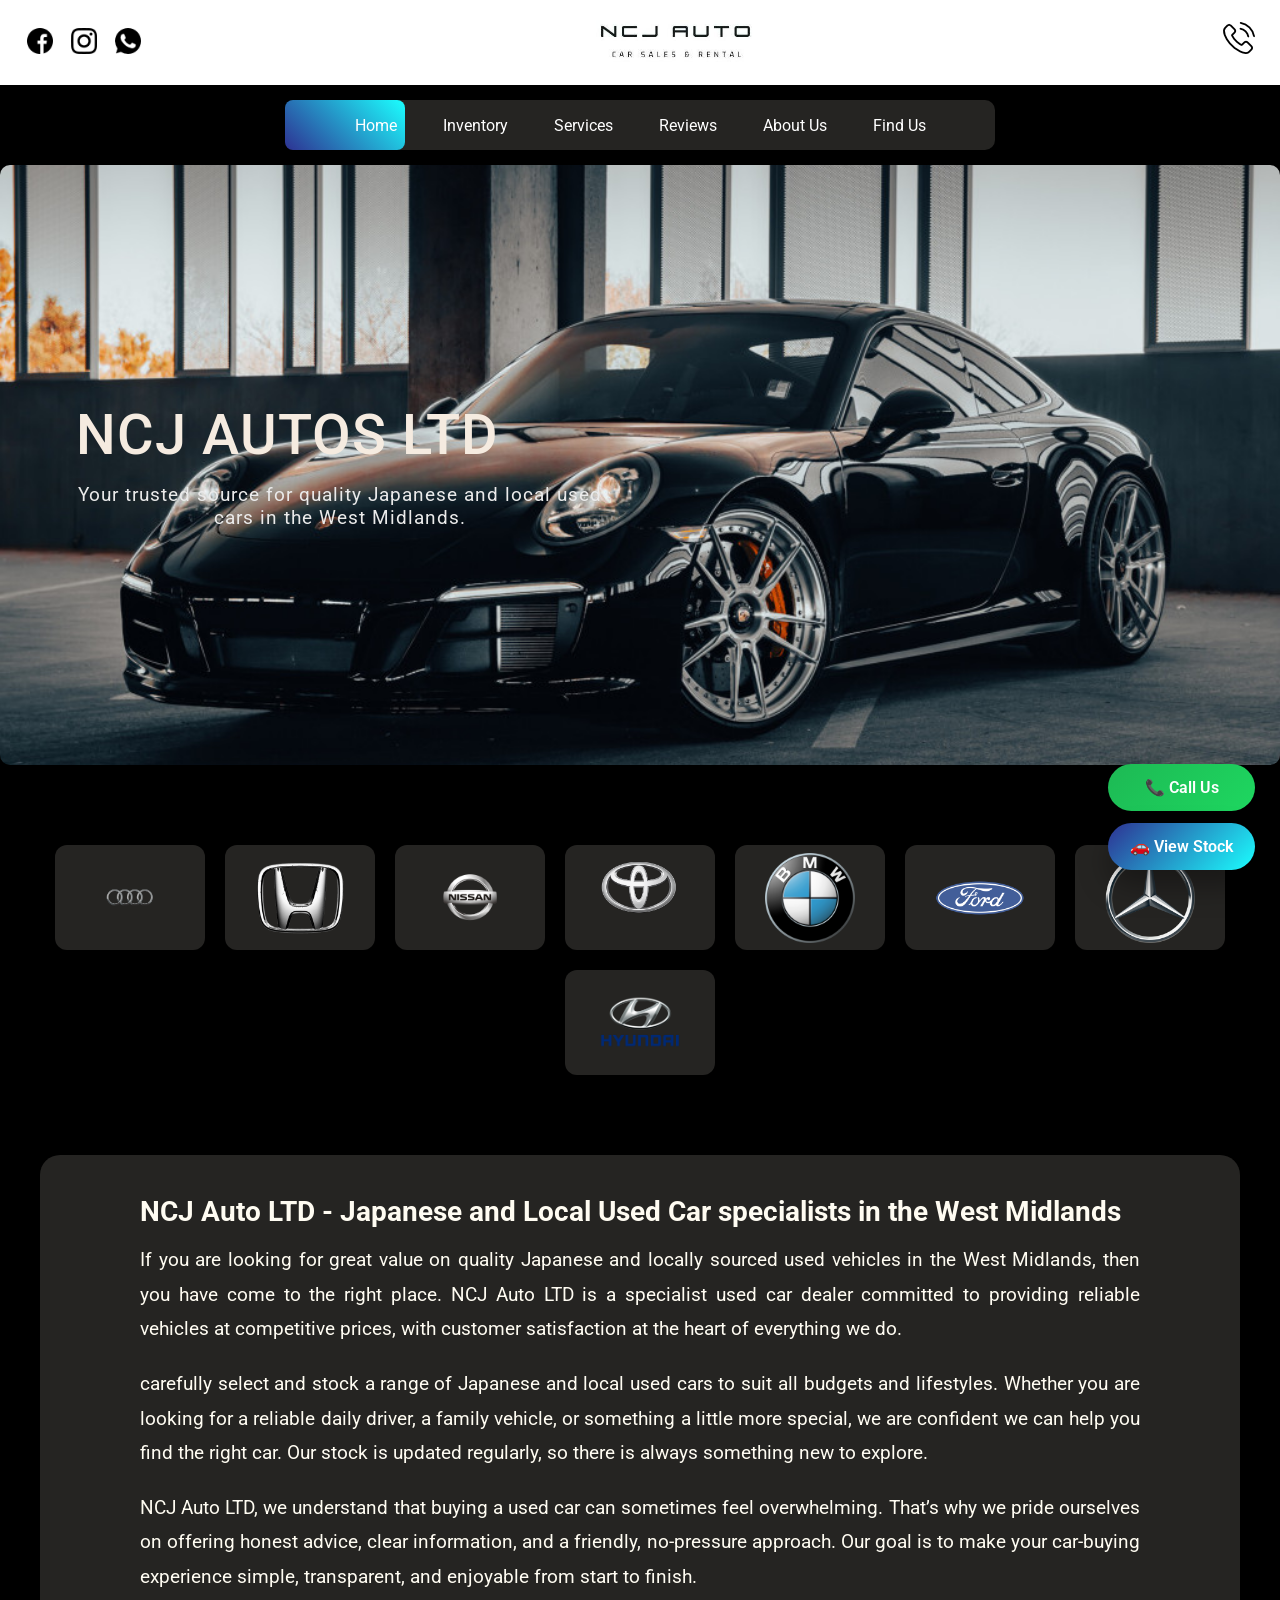
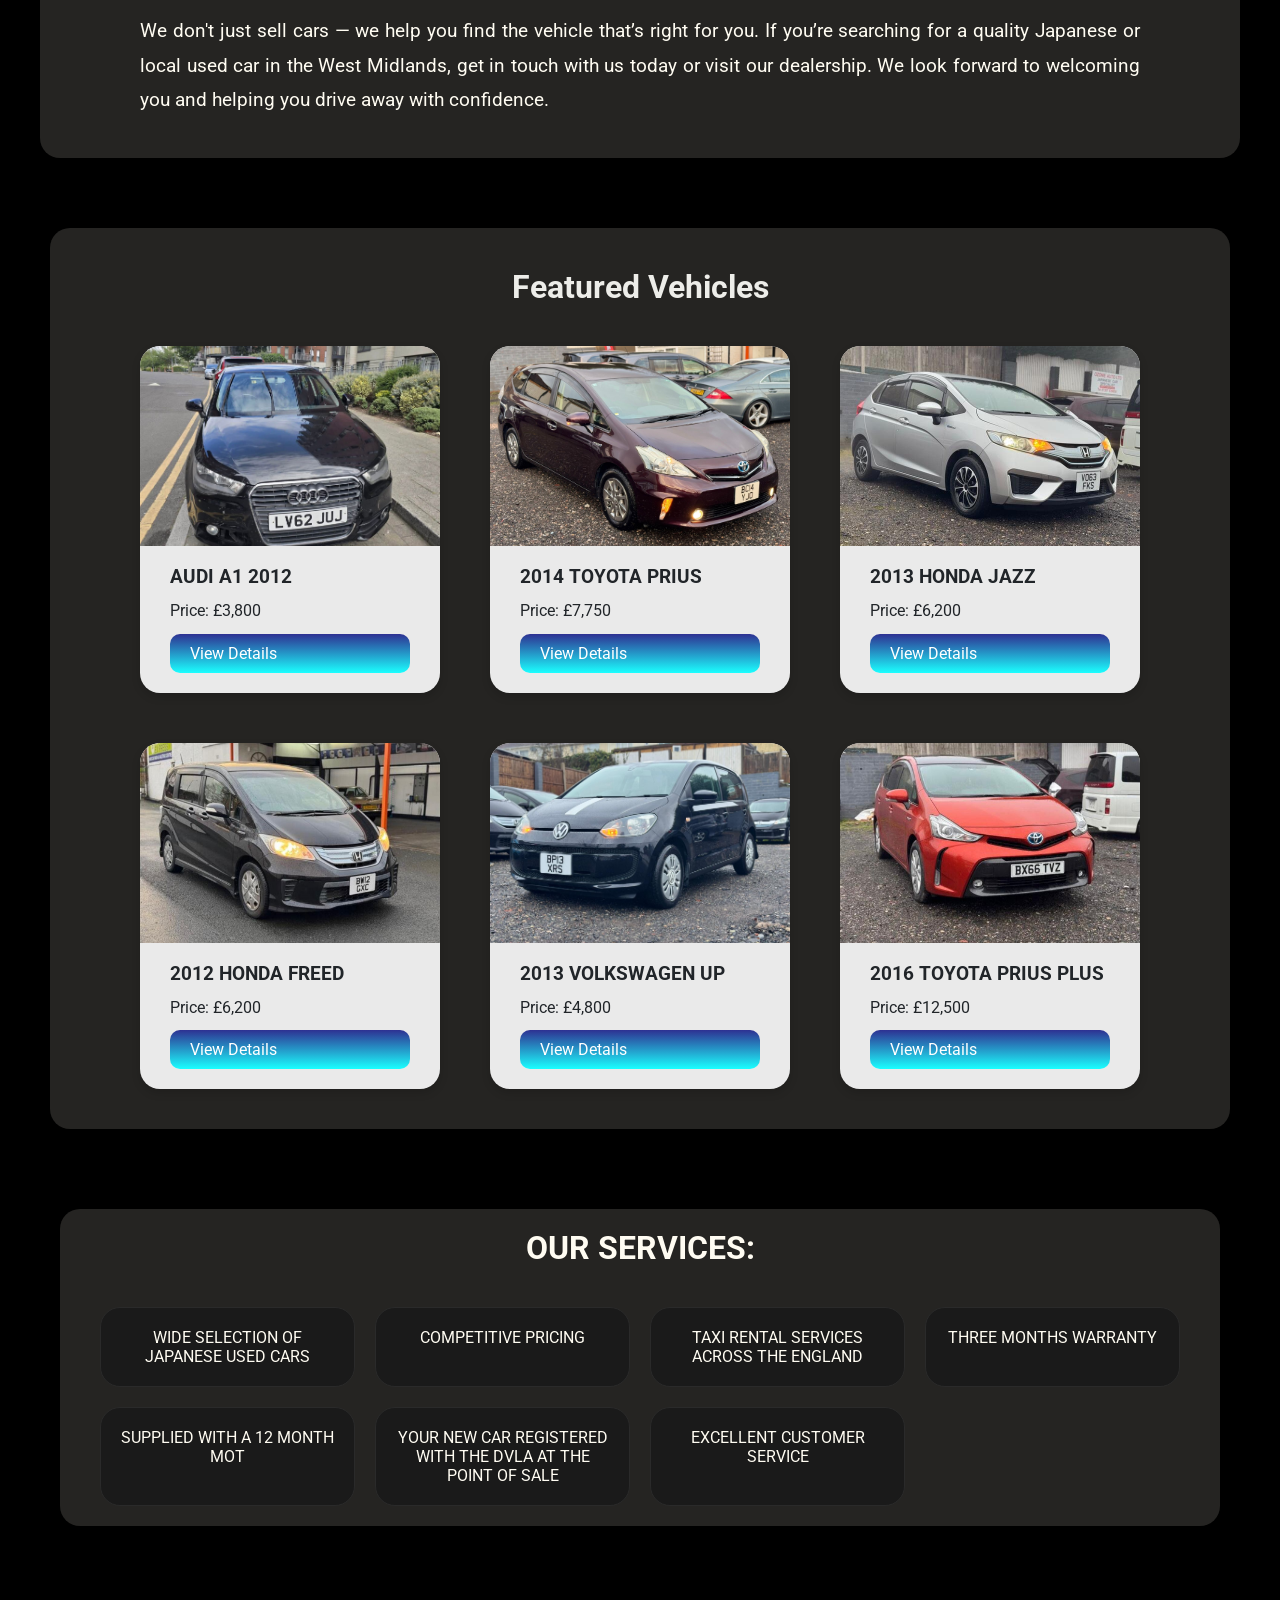
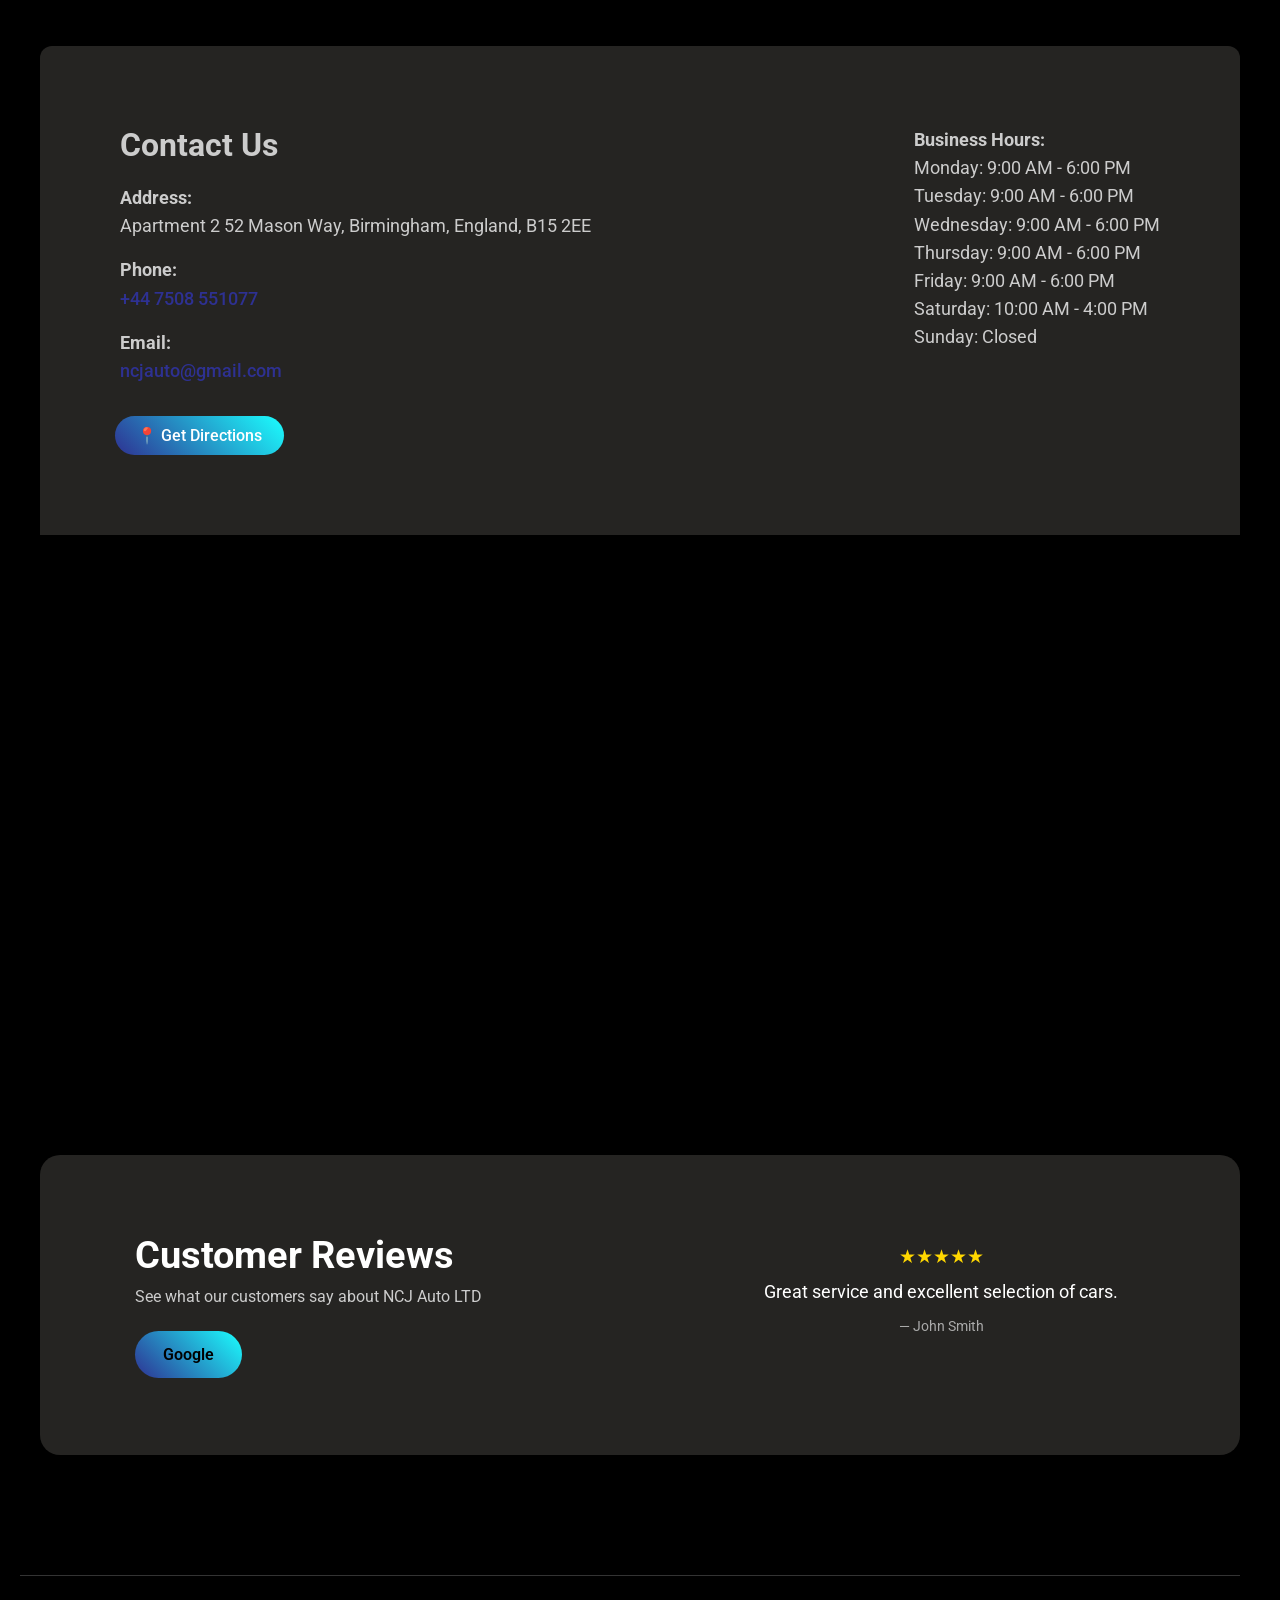
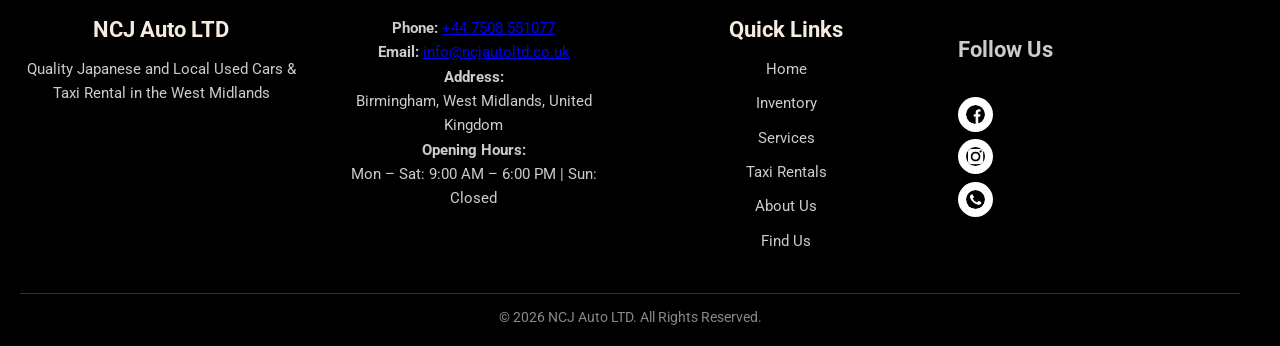
==== ncj-auto-ltd/index.html @ 50b3fd42 "Add files via upload" ====
<!DOCTYPE html>
<html lang="en">
<head>
    <meta charset="UTF-8">
    <meta name="viewport" content="width=device-width, initial-scale=1.0">
    <title>NCJ Auto LTD | Japanese Used Cars for Sale in Birmingham</title>
    <meta name="description" content="NCJ Auto LTD offers quality Japanese used cars for sale in Birmingham. Browse our inventory and contact us today to find your perfect vehicle.">
    <meta name="keywords" content="Japanese used cars, used cars for sale, buy Japanese cars, Birmingham car dealership">
    <link rel="stylesheet" href="style.css">
    <link rel="icon" href="img/ncj.png" sizes="36x36" type="image/png">
    <link rel="preconnect" href="https://fonts.googleapis.com">
    <link rel="preconnect" href="https://fonts.gstatic.com" crossorigin>
        <link href="https://fonts.googleapis.com/css2?family=Poppins:ital,wght@0,100;0,200;0,300;0,400;0,500;0,600;0,700;0,800;0,900;1,100;1,200;1,300;1,400;1,500;1,600;1,700;1,800;1,900&family=Roboto:ital,wght@0,100..900;1,100..900&display=swap" rel="stylesheet">
</head>
<body>
    <header class="top-header">
        <div class="container">
        <!-- Left-header section -->
            <div class="left-header">
                <a href="https://www.facebook.com/me/" target="_blank" rel="noopener">
                    <img src="img/facebook.png" alt="facebook Logo">
                </a>
                <a href="https://www.instagram.com" target="_blank" rel="noopener">
                    <img src="img/instagram.png" alt="Instagram Logo">
                </a>
                <a href="https://wa.me/447508549886?text=Hi%20I%20am%20interested%20in%20a%20car" target="_blank" rel="noopener">
                    <img src="img/whatsapp.png" alt="WhatsApp Logo">
                </a>
            </div>

                <!-- center-header section -->
            <div class="center-header">
                <img src="img/ncj-logo.jpg" alt="NCJ Auto LTD Logo">
            </div>

                <!-- right-header section -->
            <div class="right-header">
                <a href="tel:+447508551077">
                    <img src="img/phone-call.png" alt="">
                </a>
            </div>
        </div>

        <nav class="main-nav">
            <a href="#bottom-header">Home</a>
            <a href="#inventory">Inventory</a>
            <a href="#services">Services</a>
            <a href="#reviews">Reviews</a>
            <a href="#intro">About Us</a>
            <a href="#find-us">Find Us</a>
            <span></span>
        </nav>

       <!-- header image section -->
        <div class="bottom-header" id="bottom-header">
            <h1>NCJ Autos LTD</h1>
            <p>Your trusted source for quality Japanese and local used cars in the West Midlands.</p>
        </div>
    </header>
    
    <main>
        <section class="brand-logos">
            <a href="#">
                <div class="brand-box">
                    <img src="img/audi-logo.png" alt="audi Logo">
                </div> 
            </a>
            <a href="#">
                <div class="brand-box">
                    <img src="img/honda-logo.png" alt="honda Logo">
                </div>
            </a>
            <a href="#">
                <div class="brand-box">
                    <img src="img/Nissan-Logo-2012.png" alt="Nissan Logo">
                </div>
            </a>
            <a href="#">
                <div class="brand-box">
                    <img src="img/toyota-logo.png" alt="Toyota Logo">
                </div>
            </a>
            <a href="#">
                <div class="brand-box"> 
                    <img src="img/BMW.svg.png" alt="BMW Logo">
                </div>
            </a>
            <a href="#">
                <div class="brand-box">    
                    <img src="img/ford-logo.png" alt="ford Logo">
                </div>
            </a>
            <a href="#">
                <div class="brand-box">
                    <img src="img/mercedes.png" alt="mercedes Logo">
                </div>
            </a>
            <a href="#">
                <div class="brand-box">
                    <img src="img/hyundai.png" alt="hyundai Logo">
                </div>
            </a>
        </section>

        <section class="intro" id="intro">
            <div class="intro-container">
                <h2>NCJ Auto LTD - Japanese and Local Used Car specialists in the West Midlands</h2>
                <p> If you are looking for great value on quality Japanese and locally sourced used vehicles in the West Midlands, then you have come to the right place. NCJ Auto LTD is a specialist used car dealer committed to providing reliable vehicles at competitive prices, with customer satisfaction at the heart of everything we do.</p>
                <p> carefully select and stock a range of Japanese and local used cars to suit all budgets and lifestyles. Whether you are looking for a reliable daily driver, a family vehicle, or something a little more special, we are confident we can help you find the right car. Our stock is updated regularly, so there is always something new to explore.</p>
                <p> NCJ Auto LTD, we understand that buying a used car can sometimes feel overwhelming. That’s why we pride ourselves on offering honest advice, clear information, and a friendly, no-pressure approach. Our goal is to make your car-buying experience simple, transparent, and enjoyable from start to finish.</p>
                <p> We don't just sell cars — we help you find the vehicle that’s right for you. If you’re searching for a quality Japanese or local used car in the West Midlands, get in touch with us today or visit our dealership. We look forward to welcoming you and helping you drive away with confidence.</p>
            </div>
        </section>

        <section class="featured-vehicles" id="inventory">
            <h2>Featured Vehicles</h2>

            <div class="vehicle-list">
                <div class="vehicle-card">
                    <img src="img/audi-1.jpeg" alt="Audi A1">
                    <div class="vehicle-info">
                        <h3>Audi A1 2012</h3>
                        <p>Price: £3,800</p>
                        <a href="inventory.html" class="vehicle-btn">View Details</a>
                    </div>
                </div>

                <div class="vehicle-card">
                    <img src="img/toyota-prius.jpeg" alt="toyota prius">
                    <div class="vehicle-info">
                        <h3>2014 Toyota Prius</h3>
                        <p>Price: £7,750</p>
                        <a href="inventory.html" class="vehicle-btn">View Details</a>
                    </div>
                </div>

                <div class="vehicle-card">
                    <img src="img/honda-jazz.jpeg" alt="Honda Jazz">
                    <div class="vehicle-info">
                        <h3>2013 Honda Jazz</h3>
                        <p>Price: £6,200</p>
                        <a href="inventory.html" class="vehicle-btn">View Details</a>
                    </div>
                </div>

                <div class="vehicle-card">
                    <img src="img/honda-freed.jpeg" alt="Black Honda Freed">
                    <div class="vehicle-info">
                        <h3>2012 Honda Freed</h3>
                        <p>Price: £6,200</p>
                        <a href="inventory.html" class="vehicle-btn">View Details</a>
                    </div>
                </div>

                <div class="vehicle-card">
                    <img src="img/volkswagen-Up.jpeg" alt="Black volkswagen Up">
                    <div class="vehicle-info">
                        <h3>2013 Volkswagen Up</h3>
                        <p>Price: £4,800</p>
                        <a href="inventory.html" class="vehicle-btn">View Details</a>
                    </div>
                </div>

                <div class="vehicle-card">
                    <img src="img/toyota-red.jpeg" alt="Red Toyota Prius Plus">
                    <div class="vehicle-info">
                        <h3>2016 Toyota Prius Plus</h3>
                        <p>Price: £12,500</p>
                        <a href="inventory.html" class="vehicle-btn">View Details</a>
                    </div>
                </div>
                
            </div>
        </section>

        <section class="services" id="services">
            <h2>Our Services:</h2>
            
            <div class="service-grip">
                <div class="service-box">Wide selection of Japanese used cars</div>
                <div class="service-box">Competitive pricing</div>
                <div class="service-box">Taxi rental services across the England</div>
                <div class="service-box">Three months warranty</div>
                <div class="service-box">Supplied with a 12 month MOT</div>
                <div class="service-box">Your new car registered with the DVLA at the point of sale</div>
                <div class="service-box">Excellent customer service</div>
            </div>
        </section>
        
        <section class="find-us" id="find-us">
            <div class="find-us-container">
                <div class="find-us-info">
                    <h2>Contact Us</h2>
                        
                    <p><strong>Address:</strong><br>
                    Apartment 2 52 Mason Way, Birmingham, England, B15 2EE<br></p>

                    <p><strong>Phone:</strong><br>
                    <a href="tel:+447508551077">+44 7508 551077</a></p>
                        
                    <p><strong>Email:</strong><br>
                    <a href="mailto:ncjauto@gmail.com">ncjauto@gmail.com</a></p>

                    <div class="directions-btn">
                        <a href="https://www.google.com/maps/place/52+Mason+Way+Birmingham+B15+2EE" 
                        class="btn directions" target="_blank" rel="noopener">
                        📍 Get Directions
                        </a>
                    </div>
                </div>

                <div class="find-us-hours">    
                    <p><strong>Business Hours:</strong><br>
                        Monday: 9:00 AM - 6:00 PM<br>
                        Tuesday: 9:00 AM - 6:00 PM<br>
                        Wednesday: 9:00 AM - 6:00 PM<br>
                        Thursday: 9:00 AM - 6:00 PM<br>
                        Friday: 9:00 AM - 6:00 PM<br>
                        Saturday: 10:00 AM - 4:00 PM<br>
                        Sunday: Closed
                    </p>

                </div>
            </div>

            <div class="find-us-map">
                <iframe src="https://www.google.com/maps/embed?pb=!1m14!1m8!1m3!1d9722.142081188887!2d-1.9031781626739508!3d52.46943890810107!3m2!1i1024!2i768!4f13.1!3m3!1m2!1s0x4870bc5e31256df7%3A0xa75bcd6a8c19831b!2s52%20Mason%20Way%2C%20Birmingham%20B15%202EE!5e0!3m2!1sen!2suk!4v1768144799785!5m2!1sen!2suk" width="100%" height="350px" style="border:0;" allowfullscreen="" loading="lazy" referrerpolicy="no-referrer-when-downgrade">
                </iframe>
            </div>
        </section>

        <section class="reviews" id="reviews">
            <div class="reviews-left">
                <h2>Customer Reviews</h2>
                <p>See what our customers say about NCJ Auto LTD</p>

                <a href="https://www.google.com/maps" target="_blank" class="google-review-btn">
                    Google
                </a>
            </div>

            <div class="reviews-right">
                <div class="reviews-slider">
                    <div class="review-track">

                        <div class="review-item">
                            <div class="stars">★★★★★</div>
                            <p>Great service and excellent selection of cars.</p>
                            <span>— John Smith</span>
                        </div>

                        <div class="review-item">
                            <div class="stars">★★★★★</div>
                            <p>Friendly, honest, and very professional.</p>
                            <span>— Ahmed Khan</span>
                        </div>

                        <div class="review-item">
                            <div class="stars">★★★★★</div>
                            <p>Smooth experience from start to finish.</p>
                            <span>— Sarah M.</span>
                        </div>

                    </div>
                </div>
            </div>

        </section>


            <!-- Floating button -->
        <div class="floating-buttons">
            <a href="tel:+447508551077" class="floating-btn call-btn">
                📞 Call Us
            </a>

            <a href="inventory.html" class="floating-btn stock-btn">
                🚗 View Stock
            </a>
        </div>
    </main>
    
    <footer>
        <div class="footer-container">

            <!-- About / Branding -->
            <div class="footer-about">
                <h3>NCJ Auto LTD</h3>
                <p>Quality Japanese and Local Used Cars & Taxi Rental in the West Midlands</p>
            </div>

            <!-- Contact Info -->
            <div class="footer-contact">
                <p><strong>Phone:</strong> <a href="tel:+447508551077">+44 7508 551077</a></p>
                <p><strong>Email:</strong> <a href="mailto:info@ncjautoltd.co.uk">info@ncjautoltd.co.uk</a></p>
                <p><strong>Address:</strong><br>
                Birmingham, West Midlands, United Kingdom
                </p>
                <p><strong>Opening Hours:</strong><br>
                Mon – Sat: 9:00 AM – 6:00 PM | Sun: Closed
                </p>
            </div>

            <!-- Quick Links -->
            <div class="footer-links">
                <h4>Quick Links</h4>
                <ul>
                    <li><a href="index.html">Home</a></li>
                    <li><a href="inventory.html">Inventory</a></li>
                    <li><a href="index.html">Services</a></li>
                    <li><a href="index.html">Taxi Rentals</a></li>
                    <li><a href="about.html">About Us</a></li>
                    <li><a href="contact.html">Find Us</a></li>
                </ul>
            </div>

            <!-- Social Media -->
            <div class="footer-social">
                <h4>Follow Us</h4>

                <div class="social-icon">
                    <a href="https://www.facebook.com/me/" target="_blank" rel="noopener" title="Follow us on Facebook">
                        <img src="img/facebook.png" alt="Facebook">
                    </a>
                    <a href="https://www.instagram.com" target="_blank" rel="noopener" title="Follow us on Instagram">
                        <img src="img/instagram.png" alt="Instagram">
                    </a>
                    <a href="https://wa.me/447508549886?text=Hi%20I%20am%20interested%20in%20a%20car" target="_blank" rel="noopener" title="Chat with us on WhatsApp">
                        <img src="img/whatsapp.png" alt="WhatsApp">
                    </a>
                </div>
            </div>
        </div>

        <!-- Bottom Copyright -->
        <div class="footer-bottom">
            <p>© 2026 NCJ Auto LTD. All Rights Reserved.</p>
        </div>
    </footer>

</body>
</html>
---- ncj-auto-ltd/style.css ----
* {
    box-sizing: border-box;
    margin: 0;
    padding: 0;
}

body {
    font-family: "Roboto", sans-serif;
    background-color: #000;
    color: #fff;
    text-align: center;
}

.top-header {
    padding: 0;
    margin: 0;  
}

.container {
    background-color: #fff;
    max-width: 1500px;
    margin: 0 auto;
    padding: 10px 20px;
    
    display: flex;
    justify-content: space-between; 
    align-items: center;

}

.left-header a {    
    display: inline-block;
}
.left-header img{
    margin: 0px 5px;
    padding: 2px;
    display: block;
    width: 30px;
    height: 30px;
}
.center-header img {
    display: block;
    width: 160px;
    height: auto;
    margin: 10px 20px 10px 0px;
}
.right-header {
    display: flex;
    align-items: center;
    margin: 0 5px 5px 0px;
}
.main-nav {
    position: relative;
    width: 710px;
    height: 50px;
    background: #252422;
    border-radius: 10px;
    display: flex;
    justify-content: center;
    align-items: center;
    margin: 15px auto 15px auto;
}
.main-nav a {
    position: relative;
    display: inline-block;
    font-size: 1em;
    color: #fff;
    text-decoration: none;
    padding: 0 23px;
    z-index: 1;
}
.main-nav span {
    position: absolute;
    top: 0;
    left: 0;
    width: 120px;
    height: 100%;
    background: linear-gradient(45deg, #2e3192, #1bffff);
    border-radius: 8px;
    transition: 0.5s ease;
    z-index: 0;
}
.main-nav a:nth-child(1):hover ~ span {
    left: 20px;
}
.main-nav a:nth-child(2):hover ~ span {
    left: 125px;
    width: 120px;
}
.main-nav a:nth-child(3):hover ~ span {
    left: 240px;
    width: 110px;
}
.main-nav a:nth-child(4):hover ~ span {
    left: 340px;
    width: 120px;
}
.main-nav a:nth-child(5):hover ~ span {
    left: 455px;
    width: 110px;
}
.main-nav a:nth-child(6):hover ~ span {
    left: 560px;
    width: 120px;
}
.bottom-header {
    background-image: url(img/porsche911.jpg);
    background-size: cover;
    background-position: center;
    height: 600px;
    border-radius: 10px;

    display: flex;
    flex-direction: column;
    justify-content: center;
    align-items: flex-start;
    
    padding: 0 60px;
    color: #f5ebe0;
    position: relative;
}
.bottom-header ::before {
    content: "";
    position: absolute;
    inset: 0;
    background: rgba(0, 0, 0, 0);
}
.bottom-header h1,
.bottom-header p {
    position: relative;
    z-index: 0;
}
.bottom-header h1 {
    font-size: 3.5em;
    font-weight: 500;
    letter-spacing: 1px;
    margin-bottom: 15px;
    margin-left: 16px;
    text-transform: uppercase;
}
.bottom-header p {
    font-size: 1.2em;
    max-width: 560px;
    letter-spacing: 1px;
    color: #eaeaea;
}
.brand-logos {
    display: flex;
    flex-wrap: wrap;
    justify-content: center;
    gap: 20px;
    padding: 40px 20px;
    margin: 40px auto;
}
.brand-logos a {
    text-decoration: none;
}
.brand-box {
    width: 150px;
    height: 105px;
    background-color: #252422;
    border-radius: 12px;

    display: flex;
    align-items: center;
    justify-content: center;

    transition: all 0.3s ease;
    cursor: pointer;
}
.brand-box img {
    max-width: 60%;
    object-fit: contain;
}
.brand-box:hover {
    transform: translateY(-5px);
    box-shadow: 0 10px 25px rgba(0, 0, 0, 0.25);
}
.intro {
    background-color: #252422;
    padding: 20px 40px;
    margin: 40px 40px;
    color: #fffcf2;
    border-radius: 20px;
}
.intro-container {
    max-width: 1000px;
    margin: 20px auto;
    text-align: left;
}
.intro-container h2 {
   font-size: 1.75rem;
    margin-bottom: 15px;
}
.intro-container p {
    font-size: 1.2rem;
    line-height: 1.8;
    margin-bottom: 20px;
    text-align: justify;
}
.featured-vehicles {
    padding: 40px 50px;
    margin: 70px 50px;
    color: #edede9;
    background-color: #252422;
    border-radius: 20px;
}
.featured-vehicles h2 {
    font-size: 2rem;
    margin-bottom: 40px;
    text-align: center;
}
.vehicle-list {
    display: flex;
    flex-wrap: wrap;
    gap: 50px;
    justify-content: center;
}
.vehicle-card {
    background-color: #eaeaea;
    color: #212529;
    border-radius: 20px;
    width: 300px;
    box-shadow: 0 4px 8px rgba(0, 0, 0, 0.15);
    transition: transform 0.3s ease;

    display: flex;
    flex-direction: column;
}
.vehicle-card:hover {
    transform: translateY(-10px);
}
.vehicle-card img {
    width: 100%;
    height: 200px;
    object-fit: cover;
    border-top-left-radius: 20px;
    border-top-right-radius: 20px;
    display: block;
}
.vehicle-info {
    padding: 20px 30px;
    display: flex;
    flex-direction: column;
    flex-grow: 1;
    text-align: left;
}
.vehicle-info h3 {
    margin-bottom: 10px;
    text-transform: uppercase;
}
.vehicle-card p {
    margin-bottom: 10px;
    line-height: 1.6;
}
.vehicle-btn {
    display: inline-block;
    padding: 10px 20px;
    margin-top: auto;
    background: linear-gradient(#2e3192, #1bffff);
    color: #fff;
    text-decoration: none;
    border-radius: 10px;
    transition: opacity 0.3s ease;
}
.vehicle-btn:hover {
    opacity: 0.85;
}
.services {
    padding: 20px 40px;
    margin: 80px 60px;
    background-color: #252422;
    color: #fffcf2;
    border-radius: 20px;
}
.services h2 {
    text-transform: uppercase;
    font-size: 2rem;
    margin-bottom: 40px;
    text-align: center;
}
.service-grip {
    display: grid;
    grid-template-columns: repeat(auto-fit, minmax(250px, 1fr));
    gap: 20px;
    max-width: 1100px;
    margin: 0 auto;
}
.service-box {
    text-transform: uppercase;
    background-color: #1a1a1a;
    border: 1px solid #2a2a2a;
    border-radius: 20px;
    padding: 20px;
    transition: transform 0.3s ease, box-shadow 0.3s ease;
}
.service-box:hover {
    transform: translateY(-10px);
    box-shadow: 0 10px 25px rgba(0, 0, 0, 0.25);
}

.find-us {
    max-width: 1400px;
    margin: 100px auto;
    border-radius: 16px;
    overflow: hidden;
    padding: 20px 40px;
}

.find-us-container {
    display: flex;
    justify-content: space-between;
    background: #252422;
    gap: 20px;
    padding: 40px;
    border-radius: 12px 12px 0 0;
}

.find-us-info {
    padding: 40px;
    text-align: left;
    color: #ccc;
}

.find-us-info h2 {
    font-size: 2rem;
    margin-bottom: 20px;
}

.find-us-info p,
.find-us-hours p {
    margin-bottom: 16px;
    line-height: 1.6;
    font-size: 1.1rem;
}

.find-us-hours {
    color: #ccc;
    padding: 40px;
    text-align: left;
    font-size: 1.25rem;
}

.find-us-info a {
    color: #2e3192;
    text-decoration: none;
    font-weight: 500;
}

.find-us-map {
    border-radius: 0 0 12px 12px;
    overflow: hidden;
    padding: 20px;
    margin-top: 60px;
}

.find-us-map iframe {
    width: 100%;
    height: 400px;
    border: 0;
    display: block;
}

.btn.directions {
    display: inline-block;
    margin-top: 15px;
    margin-left: -5px;
    padding: 10px 22px;
    background: linear-gradient(45deg, #2e3192, #1bffff);
    color: #fff;
    border-radius: 30px;
    text-decoration: none;
    font-size: 1rem;
    transition: opacity 0.3s;
}

.btn.directions:hover {
    opacity: 0.85;
}

@media (max-width: 900px) {
    .find-us-container {
        flex-direction: column;
    }
}

.reviews {
    display: flex;
    gap: 60px;
    max-width: 1200px;
    margin: 80px auto;
    padding: 60px 50px;
    align-items: center;
    background: #252422;
    color: #fff;
    border-radius: 20px;
    box-shadow: 0 25px 60px rgba(0, 0, 0, 0.35);
}

/* LEFT */
.reviews-left {
    flex: 1;
    text-align: left;
    margin-left: 45px;
}

.reviews-left h2 {
    font-size: 2.4rem;
    margin-bottom: 10px;
}

.reviews-left p {
    margin-bottom: 25px;
    color: #ccc;
}

.google-review-btn {
    display: inline-block;
    padding: 14px 28px;
    background: linear-gradient(45deg, #2e3192, #1bffff);
    color: #000;
    text-decoration: none;
    border-radius: 30px;
    font-weight: 600;
}

.google-review-btn:hover {
    opacity: 0.9;
}

/* RIGHT */
.reviews-right {
    flex: 1;
}

.reviews-slider {
    height: 180px;
    overflow: hidden;
    position: relative;
}

.review-track {
    display: flex;
    flex-direction: column;
    animation: slideReviews 14s infinite ease-in-out;
}

.review-item {
    height: 180px;
    padding: 30px;
}

.stars {
    color: gold;
    font-size: 1.2rem;
    margin-bottom: 10px;
}

.review-item p {
    font-size: 1.1rem;
    line-height: 1.6;
    margin-bottom: 10px;
}

.review-item span {
    color: #aaa;
    font-size: 0.9rem;
}

/* SLIDE ANIMATION */
@keyframes slideReviews {
    0%   { transform: translateY(0); }
    30%  { transform: translateY(0); }

    35%  { transform: translateY(-180px); }
    60%  { transform: translateY(-180px); }

    65%  { transform: translateY(-360px); }
    95%  { transform: translateY(-360px); }

    100% { transform: translateY(0); }
}

.reviews-slider:hover .review-track {
    animation-play-state: paused;
}

/* MOBILE */
@media (max-width: 900px) {
    .reviews-section {
        flex-direction: column;
        text-align: center;
    }

    .reviews-slider {
        width: 100%;
    }
}
.floating-buttons {
    position: fixed;
    right: 25px;
    bottom: 30px;
    display: flex;
    flex-direction: column;
    gap: 12px;
    z-index: 9999;
}
.floating-btn {
    display: inline-flex;
    align-items: center;
    justify-content: center;

    padding: 14px 22px;
    border-radius: 50px;

    font-size: 1rem;
    font-weight: 600;
    text-decoration: none;

    color: #fff;
    box-shadow: 0 15px 30px rgba(0,0,0,0.35);
    transition: all 0.3s ease;
}
.call-btn {
    background: linear-gradient(135deg, #1db954, #1ed760);
}
.stock-btn {
    background: linear-gradient(135deg, #2e3192, #1bffff);
}
.floating-btn:hover {
    transform: translateY(-3px);
    box-shadow: 0 20px 40px rgba(0,0,0,0.45);
    opacity: 0.95;
}
@media (max-width: 768px) {
    .floating-btn {
        font-size: 0.9rem;
        padding: 12px 18px;
    }
}

footer {
    color: #fff;
    padding: 40px 40px 20px 20px;
    font-family: 'Roboto', sans-serif;
}

.footer-container {
    display: flex;
    flex-wrap: wrap;
    justify-content: space-between;
    max-width: 1300px;
    margin: 0 auto;
    gap: 30px; 
    
    border-top: 1px solid rgba(255, 255, 255, 0.2);
    padding-top: 40px;
}

.footer-about,
.footer-contact,
.footer-links,
.footer-social {
    flex: 1 1 220px;
    min-width: 200px;
}

.footer-about h3,
.footer-links h4,
.footer-social h4 {
    font-size: 1.4rem;
    margin-bottom: 15px;
    color: #f5ebe0;
}

.footer-about p,
.footer-contact p,
.footer-links ul li,
.footer-social a {
    font-size: 0.95rem;
    line-height: 1.6;
    color: #ccc;
}

.footer-links ul {
    list-style: none;
    padding: 0;
    margin: 0;
}

.footer-links ul li {
    margin-bottom: 10px;
}

.footer-links ul li a,
.footer-social a {
    color: #ccc;
    text-decoration: none;
    transition: all 0.3s ease;
}

.footer-links ul li a:hover,
.footer-social a:hover {
    color: #2e3192;
}

.footer-social {
    display: flex;
    flex-direction: column;
    gap: 20px;
    align-items: flex-start;
    margin-top: 20px;
}

.footer-social h4 {
    margin-bottom: 15px;
    color: #ccc;
}

.social-icon {
    width: 30px;
    height: 30px;
    transition: transform 0.3s ease;
}

.social-icon:hover {
    transform: scale(1.2);
}

.footer-social a img {
    background-color: #fff;
    border-radius: 50%;
    padding: 8px;
    width: 35px;
    height: 35px;
}

.footer-bottom {
    text-align: center;
    border-top: 1px solid #333;
    margin-top: 30px;
    padding-top: 15px;
    font-size: 0.9rem;
    color: #888;
}

/* Responsive Footer */
@media (max-width: 768px) {
    .footer-container {
        flex-direction: column;
        align-items: flex-start;
    }

    .footer-social {
        margin-top: 20px;
    }
}
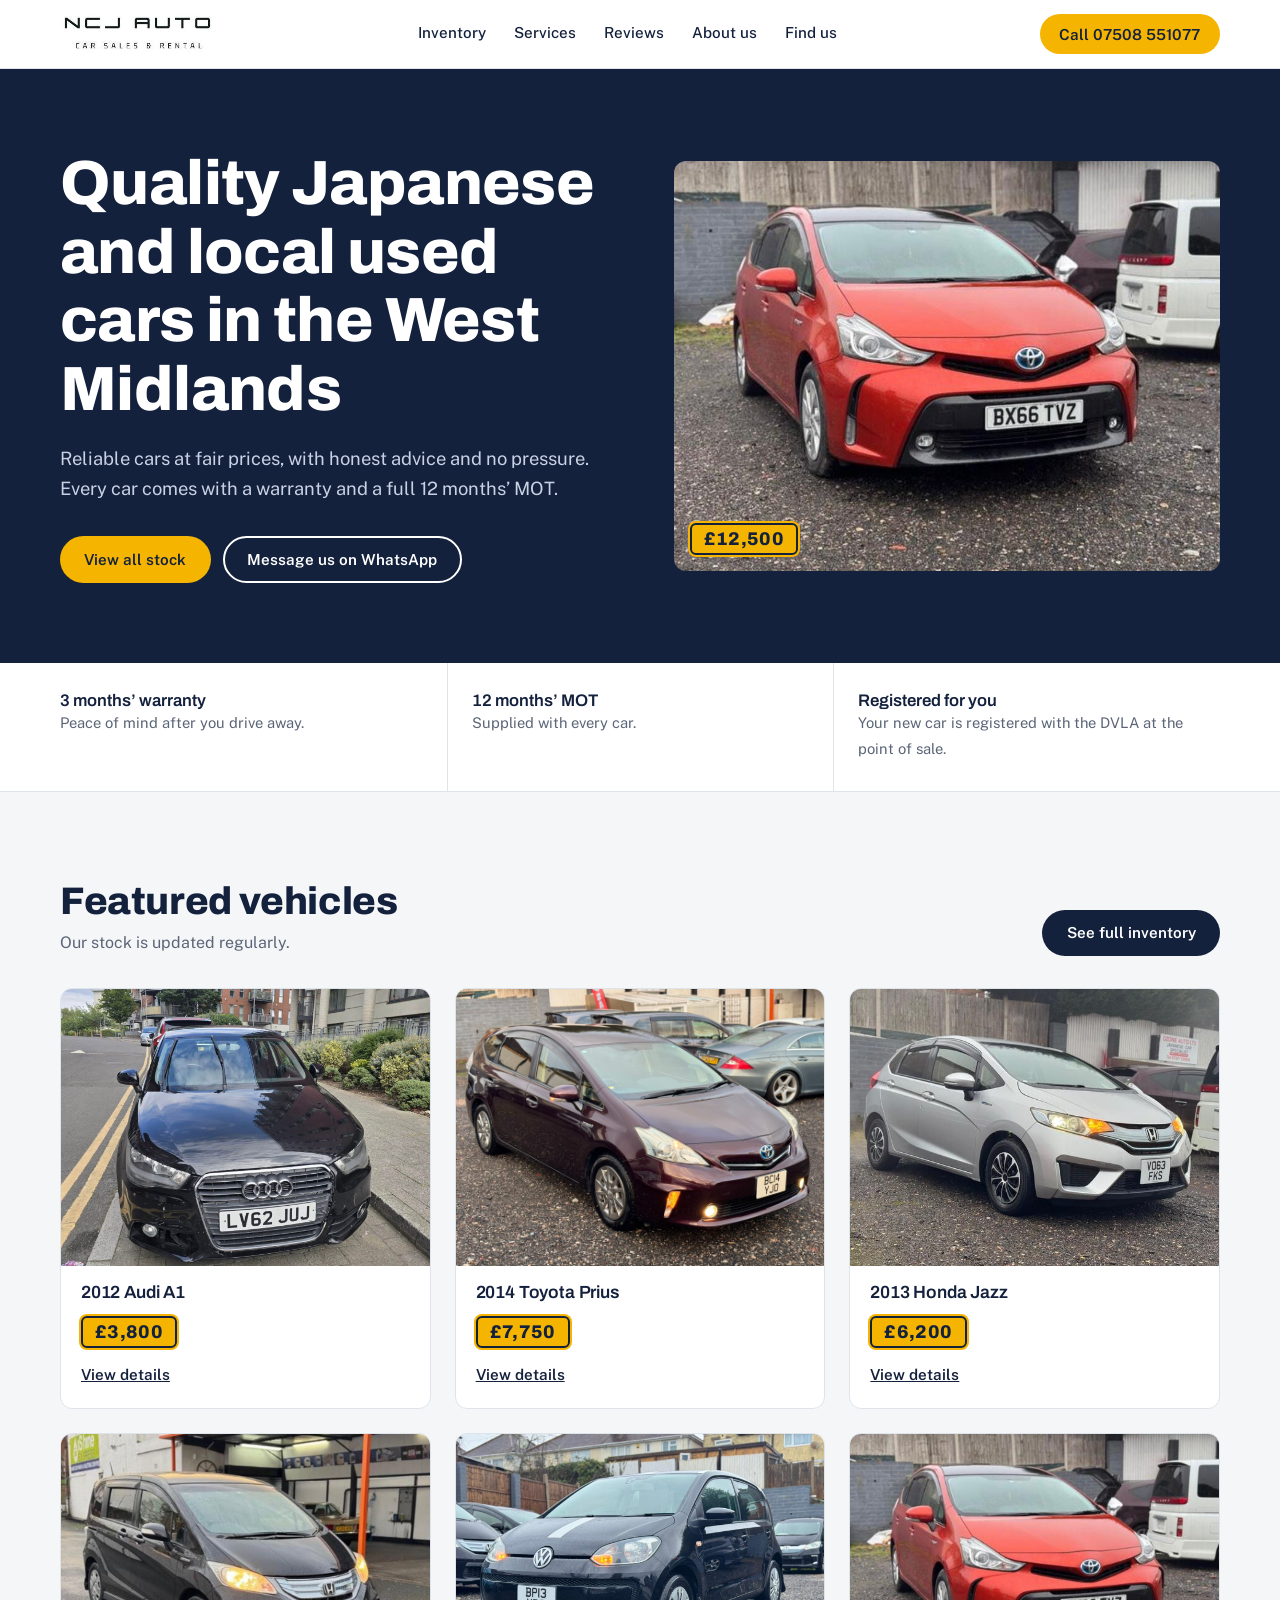
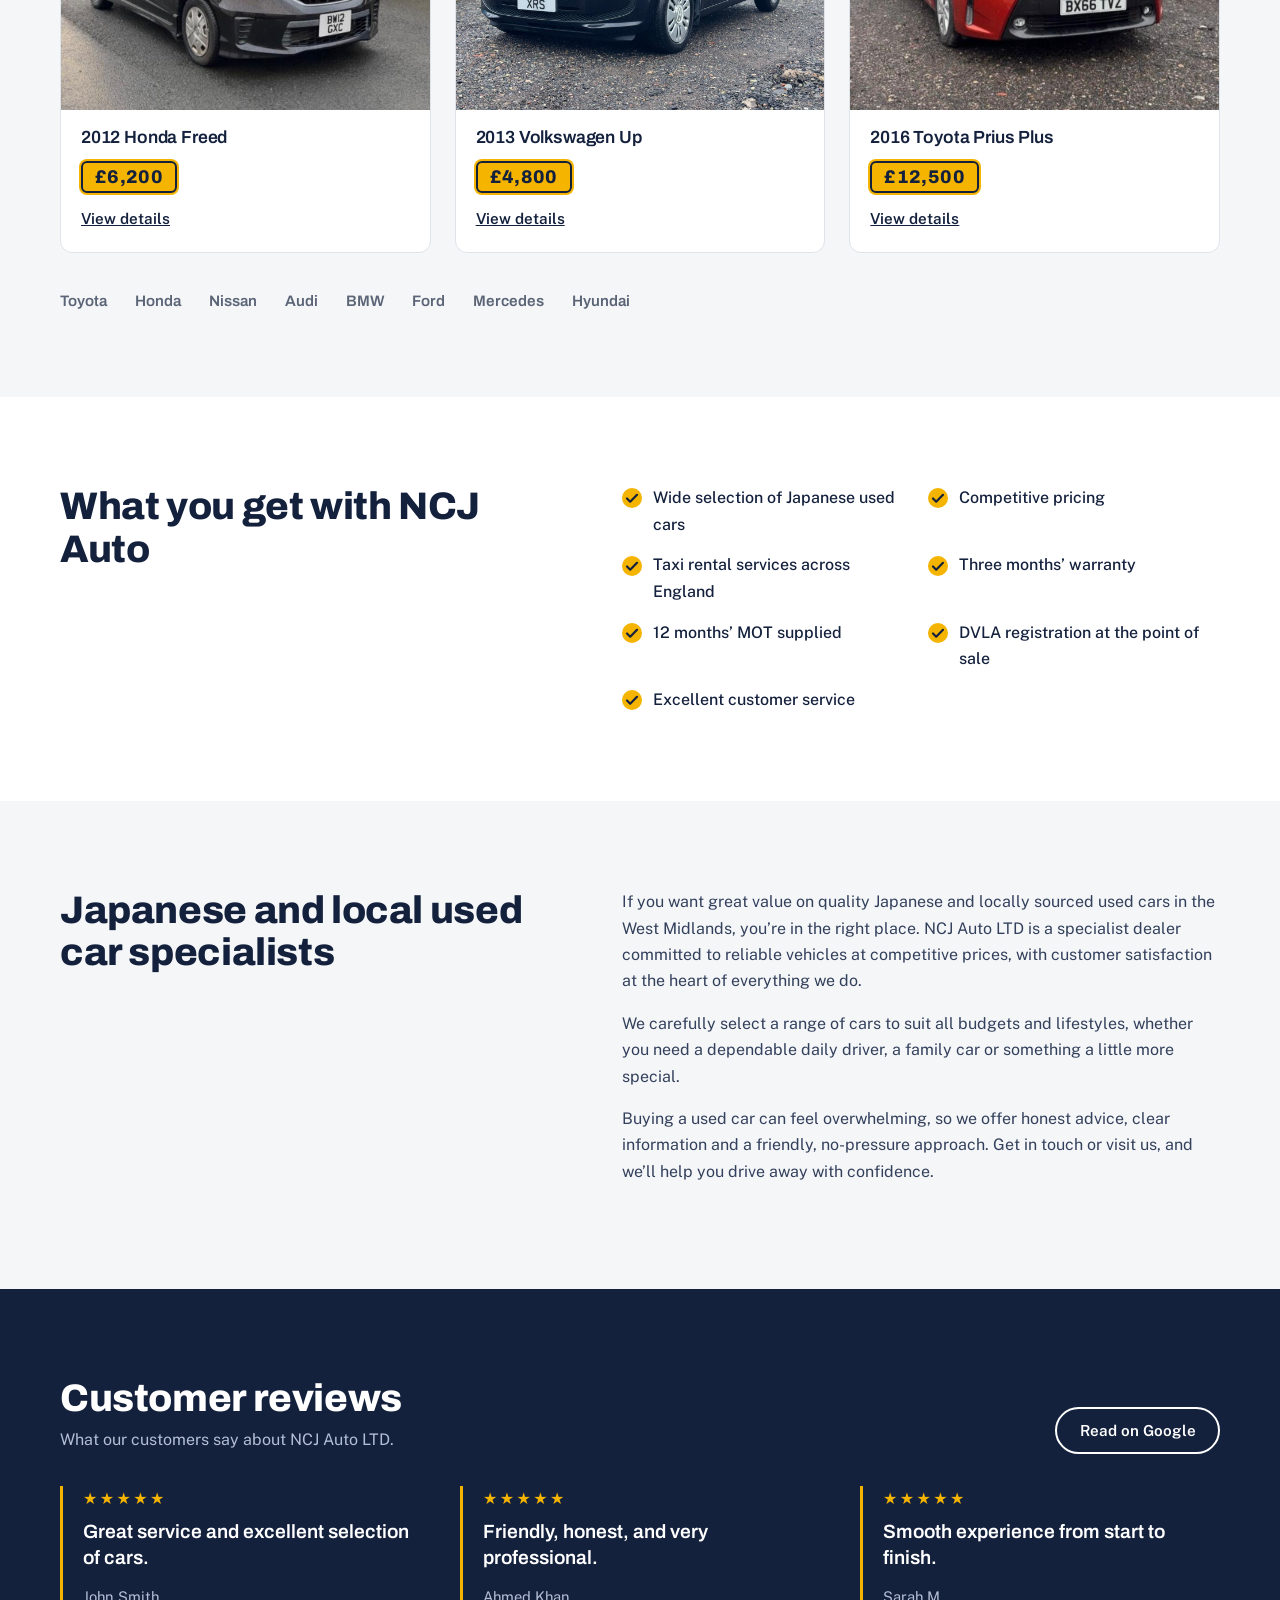
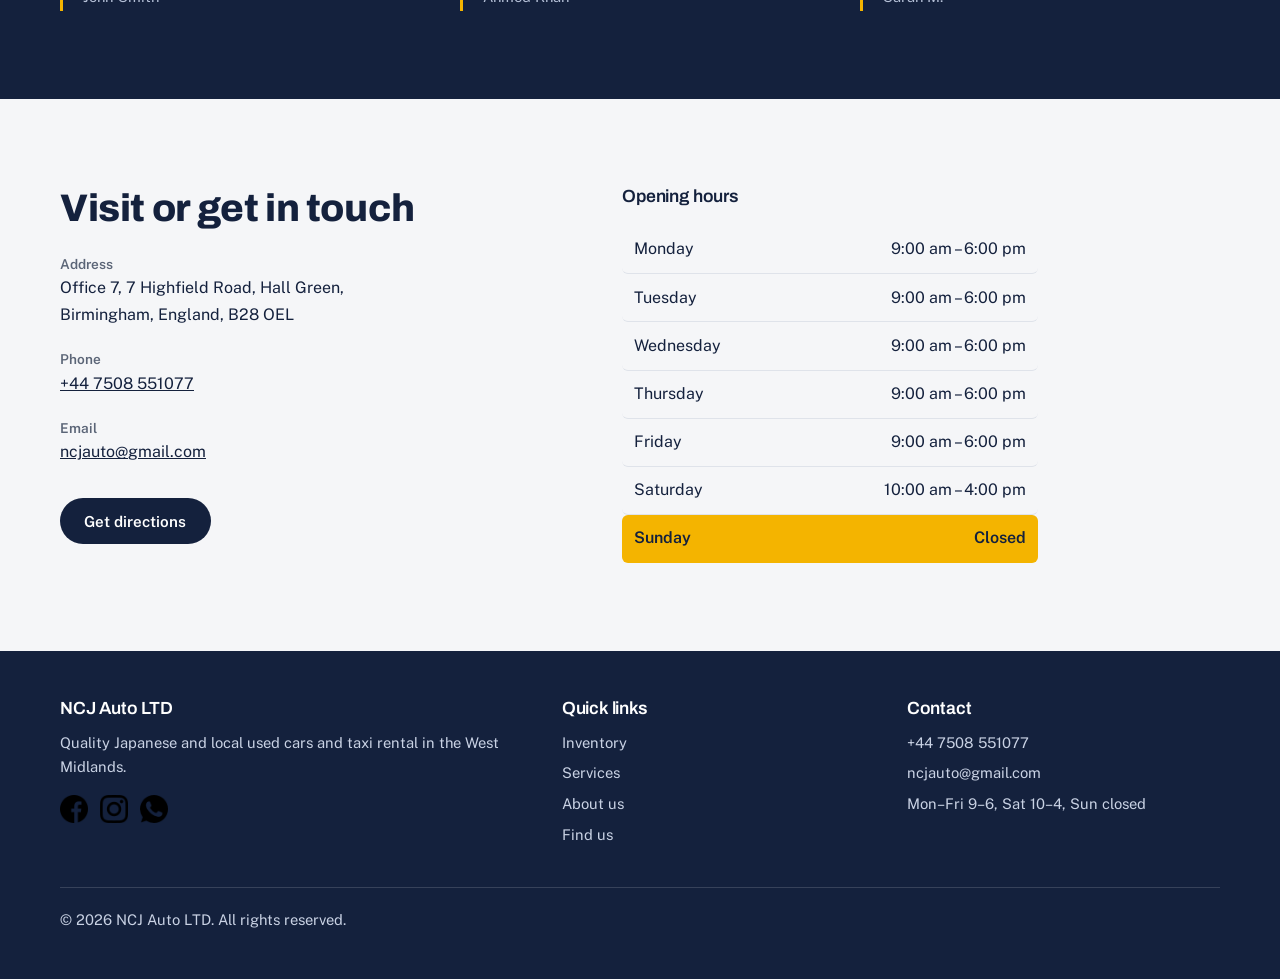
==== commit a60bdcc8: "Update website" ====
--- a/ncj-auto-ltd/index.html
+++ b/ncj-auto-ltd/index.html
@@ -1,342 +1,183 @@
 <!DOCTYPE html>
-<html lang="en">
+<html lang="en-GB">
 <head>
-    <meta charset="UTF-8">
-    <meta name="viewport" content="width=device-width, initial-scale=1.0">
-    <title>NCJ Auto LTD | Japanese Used Cars for Sale in Birmingham</title>
-    <meta name="description" content="NCJ Auto LTD offers quality Japanese used cars for sale in Birmingham. Browse our inventory and contact us today to find your perfect vehicle.">
-    <meta name="keywords" content="Japanese used cars, used cars for sale, buy Japanese cars, Birmingham car dealership">
+<meta charset="utf-8">
+<meta name="viewport" content="width=device-width, initial-scale=1">
+<title>NCJ Auto LTD | Japanese Used Cars for Sale in Birmingham</title>
+<meta name="description" content="NCJ Auto LTD offers quality Japanese and local used cars in Birmingham and the West Midlands. 3 months’ warranty, 12 months’ MOT and DVLA registration included.">
+<meta name="theme-color" content="#14213d">
+<meta property="og:title" content="NCJ Auto LTD | Japanese Used Cars in Birmingham">
+<meta property="og:description" content="Quality Japanese and local used cars with warranty, 12 months’ MOT and DVLA registration.">
+<meta property="og:image" content="https://ncjautoltd.co.uk/img/toyota-red.jpeg">
+<meta property="og:type" content="website">
+<link rel="preconnect" href="https://fonts.googleapis.com">
+<link rel="preconnect" href="https://fonts.gstatic.com" crossorigin>
+<link rel="stylesheet" href="https://fonts.googleapis.com/css2?family=Archivo:wght@600;800&family=Public+Sans:wght@400;500;600&display=swap">
+<link rel="stylesheet" href="styles.css">
+<script src="script.js" defer></script>
+<script type="application/ld+json">
+{"@context":"https://schema.org","@type":"AutoDealer","name":"NCJ Auto LTD","url":"https://ncjautoltd.co.uk","telephone":"+447508551077","email":"ncjauto@gmail.com","address":{"@type":"PostalAddress","streetAddress":"Apartment 2, 52 Mason Way","addressLocality":"Birmingham","postalCode":"B15 2EE","addressCountry":"GB"},"openingHoursSpecification":[{"@type":"OpeningHoursSpecification","dayOfWeek":["Monday","Tuesday","Wednesday","Thursday","Friday"],"opens":"09:00","closes":"18:00"},{"@type":"OpeningHoursSpecification","dayOfWeek":"Saturday","opens":"10:00","closes":"16:00"}]}
+</script>
+    <title>NCJ Auto LTD</title>
     <link rel="stylesheet" href="style.css">
-    <link rel="icon" href="img/ncj.png" sizes="36x36" type="image/png">
-    <link rel="preconnect" href="https://fonts.googleapis.com">
-    <link rel="preconnect" href="https://fonts.gstatic.com" crossorigin>
-        <link href="https://fonts.googleapis.com/css2?family=Poppins:ital,wght@0,100;0,200;0,300;0,400;0,500;0,600;0,700;0,800;0,900;1,100;1,200;1,300;1,400;1,500;1,600;1,700;1,800;1,900&family=Roboto:ital,wght@0,100..900;1,100..900&display=swap" rel="stylesheet">
 </head>
+
 <body>
-    <header class="top-header">
-        <div class="container">
-        <!-- Left-header section -->
-            <div class="left-header">
-                <a href="https://www.facebook.com/me/" target="_blank" rel="noopener">
-                    <img src="img/facebook.png" alt="facebook Logo">
-                </a>
-                <a href="https://www.instagram.com" target="_blank" rel="noopener">
-                    <img src="img/instagram.png" alt="Instagram Logo">
-                </a>
-                <a href="https://wa.me/447508549886?text=Hi%20I%20am%20interested%20in%20a%20car" target="_blank" rel="noopener">
-                    <img src="img/whatsapp.png" alt="WhatsApp Logo">
-                </a>
-            </div>
 
-                <!-- center-header section -->
-            <div class="center-header">
-                <img src="img/ncj-logo.jpg" alt="NCJ Auto LTD Logo">
-            </div>
+<header>
+ <div class="wrap bar">
+  <a class="logo" href="#top" aria-label="NCJ Auto LTD home"><img src="img/ncj-logo.jpg" alt="NCJ Auto LTD" width="120" height="44"></a>
+  <nav id="nav" aria-label="Main">
+   <ul>
+    <li><a href="#inventory">Inventory</a></li>
+    <li><a href="#services">Services</a></li>
+    <li><a href="#reviews">Reviews</a></li>
+    <li><a href="#about">About us</a></li>
+    <li><a href="#find-us">Find us</a></li>
+   </ul>
+  </nav>
+  <a class="btn btn-y hcall" href="tel:+447508551077">Call 07508 551077</a>
+  <button class="menu" id="menu" aria-label="Menu" aria-expanded="false" aria-controls="nav"><span></span></button>
+ </div>
+</header>
 
-                <!-- right-header section -->
-            <div class="right-header">
-                <a href="tel:+447508551077">
-                    <img src="img/phone-call.png" alt="">
-                </a>
-            </div>
-        </div>
+<main id="top">
+ <div class="hero">
+  <div class="wrap">
+   <div>
+    <h1>Quality Japanese and local used cars in the West Midlands</h1>
+    <p class="lead">Reliable cars at fair prices, with honest advice and no pressure. Every car comes with a warranty and a full 12 months’ MOT.</p>
+    <div class="cta">
+     <a class="btn btn-y" href="inventory.html">View all stock</a>
+     <a class="btn btn-o" href="https://wa.me/447508549886?text=Hi%20I%20am%20interested%20in%20a%20car">Message us on WhatsApp</a>
+    </div>
+   </div>
+   <div class="shot">
+    <img src="img/toyota-red.jpeg" alt="Red 2016 Toyota Prius Plus" width="800" height="600" fetchpriority="high">
+    <span class="plate">£12,500</span>
+   </div>
+  </div>
+ </div>
 
-        <nav class="main-nav">
-            <a href="#bottom-header">Home</a>
-            <a href="#inventory">Inventory</a>
-            <a href="#services">Services</a>
-            <a href="#reviews">Reviews</a>
-            <a href="#intro">About Us</a>
-            <a href="#find-us">Find Us</a>
-            <span></span>
-        </nav>
+ <div class="trust">
+  <div class="wrap">
+   <ul>
+    <li><strong>3 months’ warranty</strong><span>Peace of mind after you drive away.</span></li>
+    <li><strong>12 months’ MOT</strong><span>Supplied with every car.</span></li>
+    <li><strong>Registered for you</strong><span>Your new car is registered with the DVLA at the point of sale.</span></li>
+   </ul>
+  </div>
+ </div>
 
-       <!-- header image section -->
-        <div class="bottom-header" id="bottom-header">
-            <h1>NCJ Autos LTD</h1>
-            <p>Your trusted source for quality Japanese and local used cars in the West Midlands.</p>
-        </div>
-    </header>
-    
-    <main>
-        <section class="brand-logos">
-            <a href="#">
-                <div class="brand-box">
-                    <img src="img/audi-logo.png" alt="audi Logo">
-                </div> 
-            </a>
-            <a href="#">
-                <div class="brand-box">
-                    <img src="img/honda-logo.png" alt="honda Logo">
-                </div>
-            </a>
-            <a href="#">
-                <div class="brand-box">
-                    <img src="img/Nissan-Logo-2012.png" alt="Nissan Logo">
-                </div>
-            </a>
-            <a href="#">
-                <div class="brand-box">
-                    <img src="img/toyota-logo.png" alt="Toyota Logo">
-                </div>
-            </a>
-            <a href="#">
-                <div class="brand-box"> 
-                    <img src="img/BMW.svg.png" alt="BMW Logo">
-                </div>
-            </a>
-            <a href="#">
-                <div class="brand-box">    
-                    <img src="img/ford-logo.png" alt="ford Logo">
-                </div>
-            </a>
-            <a href="#">
-                <div class="brand-box">
-                    <img src="img/mercedes.png" alt="mercedes Logo">
-                </div>
-            </a>
-            <a href="#">
-                <div class="brand-box">
-                    <img src="img/hyundai.png" alt="hyundai Logo">
-                </div>
-            </a>
-        </section>
+ <section id="inventory">
+  <div class="wrap">
+   <div class="head">
+    <div><h2>Featured vehicles</h2><p>Our stock is updated regularly.</p></div>
+    <a class="btn btn-d" href="inventory.html">See full inventory</a>
+   </div>
+   <div class="grid">
+    <article class="car"><img src="img/audi-1.jpeg" alt="Audi A1" width="640" height="480" loading="lazy"><div><h3>2012 Audi A1</h3><span class="plate">£3,800</span><a href="inventory.html">View details</a></div></article>
+    <article class="car"><img src="img/toyota-prius.jpeg" alt="Toyota Prius" width="640" height="480" loading="lazy"><div><h3>2014 Toyota Prius</h3><span class="plate">£7,750</span><a href="inventory.html">View details</a></div></article>
+    <article class="car"><img src="img/honda-jazz.jpeg" alt="Honda Jazz" width="640" height="480" loading="lazy"><div><h3>2013 Honda Jazz</h3><span class="plate">£6,200</span><a href="inventory.html">View details</a></div></article>
+    <article class="car"><img src="img/honda-freed.jpeg" alt="Black Honda Freed" width="640" height="480" loading="lazy"><div><h3>2012 Honda Freed</h3><span class="plate">£6,200</span><a href="inventory.html">View details</a></div></article>
+    <article class="car"><img src="img/volkswagen-Up.jpeg" alt="Black Volkswagen Up" width="640" height="480" loading="lazy"><div><h3>2013 Volkswagen Up</h3><span class="plate">£4,800</span><a href="inventory.html">View details</a></div></article>
+    <article class="car"><img src="img/toyota-red.jpeg" alt="Red Toyota Prius Plus" width="640" height="480" loading="lazy"><div><h3>2016 Toyota Prius Plus</h3><span class="plate">£12,500</span><a href="inventory.html">View details</a></div></article>
+   </div>
+   <ul class="brands" aria-label="Brands we stock"><li>Toyota</li><li>Honda</li><li>Nissan</li><li>Audi</li><li>BMW</li><li>Ford</li><li>Mercedes</li><li>Hyundai</li></ul>
+  </div>
+ </section>
 
-        <section class="intro" id="intro">
-            <div class="intro-container">
-                <h2>NCJ Auto LTD - Japanese and Local Used Car specialists in the West Midlands</h2>
-                <p> If you are looking for great value on quality Japanese and locally sourced used vehicles in the West Midlands, then you have come to the right place. NCJ Auto LTD is a specialist used car dealer committed to providing reliable vehicles at competitive prices, with customer satisfaction at the heart of everything we do.</p>
-                <p> carefully select and stock a range of Japanese and local used cars to suit all budgets and lifestyles. Whether you are looking for a reliable daily driver, a family vehicle, or something a little more special, we are confident we can help you find the right car. Our stock is updated regularly, so there is always something new to explore.</p>
-                <p> NCJ Auto LTD, we understand that buying a used car can sometimes feel overwhelming. That’s why we pride ourselves on offering honest advice, clear information, and a friendly, no-pressure approach. Our goal is to make your car-buying experience simple, transparent, and enjoyable from start to finish.</p>
-                <p> We don't just sell cars — we help you find the vehicle that’s right for you. If you’re searching for a quality Japanese or local used car in the West Midlands, get in touch with us today or visit our dealership. We look forward to welcoming you and helping you drive away with confidence.</p>
-            </div>
-        </section>
+ <section id="services" class="alt">
+  <div class="wrap two">
+   <div><h2>What you get with NCJ Auto</h2></div>
+   <ul class="checks">
+    <li>Wide selection of Japanese used cars</li>
+    <li>Competitive pricing</li>
+    <li>Taxi rental services across England</li>
+    <li>Three months’ warranty</li>
+    <li>12 months’ MOT supplied</li>
+    <li>DVLA registration at the point of sale</li>
+    <li>Excellent customer service</li>
+   </ul>
+  </div>
+ </section>
 
-        <section class="featured-vehicles" id="inventory">
-            <h2>Featured Vehicles</h2>
+ <section id="about" class="about">
+  <div class="wrap two">
+   <div><h2>Japanese and local used car specialists</h2></div>
+   <div>
+    <p>If you want great value on quality Japanese and locally sourced used cars in the West Midlands, you’re in the right place. NCJ Auto LTD is a specialist dealer committed to reliable vehicles at competitive prices, with customer satisfaction at the heart of everything we do.</p>
+    <p>We carefully select a range of cars to suit all budgets and lifestyles, whether you need a dependable daily driver, a family car or something a little more special.</p>
+    <p>Buying a used car can feel overwhelming, so we offer honest advice, clear information and a friendly, no-pressure approach. Get in touch or visit us, and we’ll help you drive away with confidence.</p>
+   </div>
+  </div>
+ </section>
 
-            <div class="vehicle-list">
-                <div class="vehicle-card">
-                    <img src="img/audi-1.jpeg" alt="Audi A1">
-                    <div class="vehicle-info">
-                        <h3>Audi A1 2012</h3>
-                        <p>Price: £3,800</p>
-                        <a href="inventory.html" class="vehicle-btn">View Details</a>
-                    </div>
-                </div>
+ <section id="reviews" class="reviews">
+  <div class="wrap">
+   <div class="head"><div><h2>Customer reviews</h2><p>What our customers say about NCJ Auto LTD.</p></div><a class="btn btn-o" href="https://www.google.com/maps">Read on Google</a></div>
+   <div class="quotes">
+    <blockquote><span class="stars" aria-label="5 stars">★★★★★</span><p>Great service and excellent selection of cars.</p><cite>John Smith</cite></blockquote>
+    <blockquote><span class="stars" aria-label="5 stars">★★★★★</span><p>Friendly, honest, and very professional.</p><cite>Ahmed Khan</cite></blockquote>
+    <blockquote><span class="stars" aria-label="5 stars">★★★★★</span><p>Smooth experience from start to finish.</p><cite>Sarah M.</cite></blockquote>
+   </div>
+  </div>
+ </section>
 
-                <div class="vehicle-card">
-                    <img src="img/toyota-prius.jpeg" alt="toyota prius">
-                    <div class="vehicle-info">
-                        <h3>2014 Toyota Prius</h3>
-                        <p>Price: £7,750</p>
-                        <a href="inventory.html" class="vehicle-btn">View Details</a>
-                    </div>
-                </div>
+ <section id="find-us">
+  <div class="wrap two">
+   <div>
+    <h2>Visit or get in touch</h2>
+    <dl class="info">
+     <div><dt>Address</dt><dd><address>Office 7, 7 Highfield Road, Hall Green,<br>Birmingham, England, B28 OEL</address></dd></div>
+     <div><dt>Phone</dt><dd><a href="tel:+447508551077">+44 7508 551077</a></dd></div>
+     <div><dt>Email</dt><dd><a href="mailto:ncjauto@gmail.com">ncjauto@gmail.com</a></dd></div>
+    </dl>
+    <a class="btn btn-d" href="https://www.google.com/maps/place/52+Mason+Way+Birmingham+B15+2EE">Get directions</a>
+   </div>
+   <div>
+    <h3>Opening hours</h3>
+    <ul class="hours" id="hours">
+     <li data-d="1"><span>Monday</span><span>9:00 am – 6:00 pm</span></li>
+     <li data-d="2"><span>Tuesday</span><span>9:00 am – 6:00 pm</span></li>
+     <li data-d="3"><span>Wednesday</span><span>9:00 am – 6:00 pm</span></li>
+     <li data-d="4"><span>Thursday</span><span>9:00 am – 6:00 pm</span></li>
+     <li data-d="5"><span>Friday</span><span>9:00 am – 6:00 pm</span></li>
+     <li data-d="6"><span>Saturday</span><span>10:00 am – 4:00 pm</span></li>
+     <li data-d="0"><span>Sunday</span><span>Closed</span></li>
+    </ul>
+   </div>
+  </div>
+ </section>
+</main>
 
-                <div class="vehicle-card">
-                    <img src="img/honda-jazz.jpeg" alt="Honda Jazz">
-                    <div class="vehicle-info">
-                        <h3>2013 Honda Jazz</h3>
-                        <p>Price: £6,200</p>
-                        <a href="inventory.html" class="vehicle-btn">View Details</a>
-                    </div>
-                </div>
+<footer>
+ <div class="wrap">
+  <div>
+   <h3>NCJ Auto LTD</h3>
+   <p>Quality Japanese and local used cars and taxi rental in the West Midlands.</p>
+   <div class="social">
+    <a href="https://www.facebook.com/me/" aria-label="Facebook"><img src="img/facebook.png" alt="" width="28" height="28" loading="lazy"></a>
+    <a href="https://www.instagram.com" aria-label="Instagram"><img src="img/instagram.png" alt="" width="28" height="28" loading="lazy"></a>
+    <a href="https://wa.me/447508549886?text=Hi%20I%20am%20interested%20in%20a%20car" aria-label="WhatsApp"><img src="img/whatsapp.png" alt="" width="28" height="28" loading="lazy"></a>
+   </div>
+  </div>
+  <div>
+   <h3>Quick links</h3>
+   <ul><li><a href="inventory.html">Inventory</a></li><li><a href="#services">Services</a></li><li><a href="about.html">About us</a></li><li><a href="contact.html">Find us</a></li></ul>
+  </div>
+  <div>
+   <h3>Contact</h3>
+   <ul><li><a href="tel:+447508551077">+44 7508 551077</a></li><li><a href="mailto:ncjauto@gmail.com">ncjauto@gmail.com</a></li><li>Mon–Fri 9–6, Sat 10–4, Sun closed</li></ul>
+  </div>
+  <p class="legal">© 2026 NCJ Auto LTD. All rights reserved.</p>
+ </div>
+</footer>
 
-                <div class="vehicle-card">
-                    <img src="img/honda-freed.jpeg" alt="Black Honda Freed">
-                    <div class="vehicle-info">
-                        <h3>2012 Honda Freed</h3>
-                        <p>Price: £6,200</p>
-                        <a href="inventory.html" class="vehicle-btn">View Details</a>
-                    </div>
-                </div>
-
-                <div class="vehicle-card">
-                    <img src="img/volkswagen-Up.jpeg" alt="Black volkswagen Up">
-                    <div class="vehicle-info">
-                        <h3>2013 Volkswagen Up</h3>
-                        <p>Price: £4,800</p>
-                        <a href="inventory.html" class="vehicle-btn">View Details</a>
-                    </div>
-                </div>
-
-                <div class="vehicle-card">
-                    <img src="img/toyota-red.jpeg" alt="Red Toyota Prius Plus">
-                    <div class="vehicle-info">
-                        <h3>2016 Toyota Prius Plus</h3>
-                        <p>Price: £12,500</p>
-                        <a href="inventory.html" class="vehicle-btn">View Details</a>
-                    </div>
-                </div>
-                
-            </div>
-        </section>
-
-        <section class="services" id="services">
-            <h2>Our Services:</h2>
-            
-            <div class="service-grip">
-                <div class="service-box">Wide selection of Japanese used cars</div>
-                <div class="service-box">Competitive pricing</div>
-                <div class="service-box">Taxi rental services across the England</div>
-                <div class="service-box">Three months warranty</div>
-                <div class="service-box">Supplied with a 12 month MOT</div>
-                <div class="service-box">Your new car registered with the DVLA at the point of sale</div>
-                <div class="service-box">Excellent customer service</div>
-            </div>
-        </section>
-        
-        <section class="find-us" id="find-us">
-            <div class="find-us-container">
-                <div class="find-us-info">
-                    <h2>Contact Us</h2>
-                        
-                    <p><strong>Address:</strong><br>
-                    Apartment 2 52 Mason Way, Birmingham, England, B15 2EE<br></p>
-
-                    <p><strong>Phone:</strong><br>
-                    <a href="tel:+447508551077">+44 7508 551077</a></p>
-                        
-                    <p><strong>Email:</strong><br>
-                    <a href="mailto:ncjauto@gmail.com">ncjauto@gmail.com</a></p>
-
-                    <div class="directions-btn">
-                        <a href="https://www.google.com/maps/place/52+Mason+Way+Birmingham+B15+2EE" 
-                        class="btn directions" target="_blank" rel="noopener">
-                        📍 Get Directions
-                        </a>
-                    </div>
-                </div>
-
-                <div class="find-us-hours">    
-                    <p><strong>Business Hours:</strong><br>
-                        Monday: 9:00 AM - 6:00 PM<br>
-                        Tuesday: 9:00 AM - 6:00 PM<br>
-                        Wednesday: 9:00 AM - 6:00 PM<br>
-                        Thursday: 9:00 AM - 6:00 PM<br>
-                        Friday: 9:00 AM - 6:00 PM<br>
-                        Saturday: 10:00 AM - 4:00 PM<br>
-                        Sunday: Closed
-                    </p>
-
-                </div>
-            </div>
-
-            <div class="find-us-map">
-                <iframe src="https://www.google.com/maps/embed?pb=!1m14!1m8!1m3!1d9722.142081188887!2d-1.9031781626739508!3d52.46943890810107!3m2!1i1024!2i768!4f13.1!3m3!1m2!1s0x4870bc5e31256df7%3A0xa75bcd6a8c19831b!2s52%20Mason%20Way%2C%20Birmingham%20B15%202EE!5e0!3m2!1sen!2suk!4v1768144799785!5m2!1sen!2suk" width="100%" height="350px" style="border:0;" allowfullscreen="" loading="lazy" referrerpolicy="no-referrer-when-downgrade">
-                </iframe>
-            </div>
-        </section>
-
-        <section class="reviews" id="reviews">
-            <div class="reviews-left">
-                <h2>Customer Reviews</h2>
-                <p>See what our customers say about NCJ Auto LTD</p>
-
-                <a href="https://www.google.com/maps" target="_blank" class="google-review-btn">
-                    Google
-                </a>
-            </div>
-
-            <div class="reviews-right">
-                <div class="reviews-slider">
-                    <div class="review-track">
-
-                        <div class="review-item">
-                            <div class="stars">★★★★★</div>
-                            <p>Great service and excellent selection of cars.</p>
-                            <span>— John Smith</span>
-                        </div>
-
-                        <div class="review-item">
-                            <div class="stars">★★★★★</div>
-                            <p>Friendly, honest, and very professional.</p>
-                            <span>— Ahmed Khan</span>
-                        </div>
-
-                        <div class="review-item">
-                            <div class="stars">★★★★★</div>
-                            <p>Smooth experience from start to finish.</p>
-                            <span>— Sarah M.</span>
-                        </div>
-
-                    </div>
-                </div>
-            </div>
-
-        </section>
-
-
-            <!-- Floating button -->
-        <div class="floating-buttons">
-            <a href="tel:+447508551077" class="floating-btn call-btn">
-                📞 Call Us
-            </a>
-
-            <a href="inventory.html" class="floating-btn stock-btn">
-                🚗 View Stock
-            </a>
-        </div>
-    </main>
-    
-    <footer>
-        <div class="footer-container">
-
-            <!-- About / Branding -->
-            <div class="footer-about">
-                <h3>NCJ Auto LTD</h3>
-                <p>Quality Japanese and Local Used Cars & Taxi Rental in the West Midlands</p>
-            </div>
-
-            <!-- Contact Info -->
-            <div class="footer-contact">
-                <p><strong>Phone:</strong> <a href="tel:+447508551077">+44 7508 551077</a></p>
-                <p><strong>Email:</strong> <a href="mailto:info@ncjautoltd.co.uk">info@ncjautoltd.co.uk</a></p>
-                <p><strong>Address:</strong><br>
-                Birmingham, West Midlands, United Kingdom
-                </p>
-                <p><strong>Opening Hours:</strong><br>
-                Mon – Sat: 9:00 AM – 6:00 PM | Sun: Closed
-                </p>
-            </div>
-
-            <!-- Quick Links -->
-            <div class="footer-links">
-                <h4>Quick Links</h4>
-                <ul>
-                    <li><a href="index.html">Home</a></li>
-                    <li><a href="inventory.html">Inventory</a></li>
-                    <li><a href="index.html">Services</a></li>
-                    <li><a href="index.html">Taxi Rentals</a></li>
-                    <li><a href="about.html">About Us</a></li>
-                    <li><a href="contact.html">Find Us</a></li>
-                </ul>
-            </div>
-
-            <!-- Social Media -->
-            <div class="footer-social">
-                <h4>Follow Us</h4>
-
-                <div class="social-icon">
-                    <a href="https://www.facebook.com/me/" target="_blank" rel="noopener" title="Follow us on Facebook">
-                        <img src="img/facebook.png" alt="Facebook">
-                    </a>
-                    <a href="https://www.instagram.com" target="_blank" rel="noopener" title="Follow us on Instagram">
-                        <img src="img/instagram.png" alt="Instagram">
-                    </a>
-                    <a href="https://wa.me/447508549886?text=Hi%20I%20am%20interested%20in%20a%20car" target="_blank" rel="noopener" title="Chat with us on WhatsApp">
-                        <img src="img/whatsapp.png" alt="WhatsApp">
-                    </a>
-                </div>
-            </div>
-        </div>
-
-        <!-- Bottom Copyright -->
-        <div class="footer-bottom">
-            <p>© 2026 NCJ Auto LTD. All Rights Reserved.</p>
-        </div>
-    </footer>
+<div class="dock">
+ <a class="btn btn-d" href="tel:+447508551077">Call us</a>
+ <a class="btn btn-y" href="https://wa.me/447508549886?text=Hi%20I%20am%20interested%20in%20a%20car">WhatsApp</a>
+</div>
 
 </body>
 </html>
--- a/ncj-auto-ltd/style.css
+++ b/ncj-auto-ltd/style.css
@@ -1,657 +1,123 @@
-* {
-    box-sizing: border-box;
-    margin: 0;
-    padding: 0;
+:root{--ink:#14213d;--ink2:#22345c;--paper:#f5f6f8;--white:#fff;--plate:#f4b400;--steel:#5b6577;--line:#dfe3ea;--r:12px;--max:1160px;--head:"Archivo",system-ui,sans-serif;--body:"Public Sans",system-ui,-apple-system,"Segoe UI",sans-serif}
+*,*::before,*::after{box-sizing:border-box}
+html{scroll-behavior:smooth;scroll-padding-top:5rem;-webkit-text-size-adjust:100%}
+body{margin:0;font:400 1rem/1.65 var(--body);color:var(--ink);background:var(--paper);padding-bottom:4.5rem}
+img{max-width:100%;height:auto;display:block}
+a{color:inherit}
+h1,h2,h3{font-family:var(--head);line-height:1.1;margin:0;letter-spacing:-.01em}
+h1{font-size:clamp(2.2rem,6vw,3.9rem);font-weight:800}
+h2{font-size:clamp(1.7rem,3.6vw,2.4rem);font-weight:800}
+h3{font-size:1.1rem;font-weight:600}
+p{margin:0 0 1em}
+:focus-visible{outline:3px solid var(--plate);outline-offset:3px}
+.wrap{width:min(100% - 2.5rem,var(--max));margin-inline:auto}
+section{padding:clamp(3rem,8vw,5.5rem) 0}
+.sr{position:absolute;left:-9999px}
+
+/* buttons */
+.btn{display:inline-flex;align-items:center;justify-content:center;gap:.5rem;padding:.8rem 1.4rem;border-radius:999px;font:600 .95rem var(--body);text-decoration:none;border:2px solid transparent;cursor:pointer;transition:background .2s,color .2s,border-color .2s}
+.btn-y{background:var(--plate);color:var(--ink)}
+.btn-y:hover{background:#ffc82e}
+.btn-o{border-color:currentColor}
+.btn-o:hover{background:rgba(255,255,255,.12)}
+.btn-d{background:var(--ink);color:#fff}
+.btn-d:hover{background:var(--ink2)}
+
+/* header */
+header{position:sticky;top:0;z-index:50;background:var(--white);border-bottom:1px solid var(--line)}
+.bar{display:flex;align-items:center;justify-content:space-between;gap:1rem;min-height:4.25rem}
+.logo img{height:44px;width:auto;border-radius:6px}
+nav ul{display:flex;gap:1.75rem;list-style:none;margin:0;padding:0}
+nav a{text-decoration:none;font-weight:500;font-size:.95rem;padding:.4rem 0;border-bottom:2px solid transparent}
+nav a:hover{border-color:var(--plate)}
+.menu{display:none;background:none;border:0;padding:.5rem;cursor:pointer;color:var(--ink)}
+.menu span,.menu span::before,.menu span::after{display:block;width:24px;height:2px;background:currentColor;position:relative;transition:transform .2s}
+.menu span::before,.menu span::after{content:"";position:absolute;left:0}
+.menu span::before{top:-7px}.menu span::after{top:7px}
+.hcall{display:none}
+@media(min-width:900px){.hcall{display:inline-flex;padding:.6rem 1.1rem}}
+@media(max-width:899px){
+ .menu{display:block}
+ nav{position:absolute;inset:100% 0 auto;background:var(--white);border-bottom:1px solid var(--line);display:none}
+ nav.open{display:block}
+ nav ul{flex-direction:column;gap:0;padding:.5rem 1.25rem 1rem}
+ nav a{display:block;padding:.85rem 0;border-bottom:1px solid var(--line)}
 }
 
-body {
-    font-family: "Roboto", sans-serif;
-    background-color: #000;
-    color: #fff;
-    text-align: center;
-}
+/* hero */
+.hero{background:var(--ink);color:#fff;padding:clamp(2.5rem,7vw,5rem) 0}
+.hero .wrap{display:grid;gap:2.5rem;align-items:center}
+.hero p.lead{font-size:1.15rem;color:#c9d2e4;max-width:34rem;margin:1.25rem 0 2rem}
+.cta{display:flex;flex-wrap:wrap;gap:.75rem}
+.shot{position:relative;border-radius:var(--r);overflow:hidden;aspect-ratio:4/3;background:var(--ink2)}
+.shot img{width:100%;height:100%;object-fit:cover}
+.shot .plate{position:absolute;left:1rem;bottom:1rem}
+@media(min-width:900px){.hero .wrap{grid-template-columns:1.05fr 1fr}}
 
-.top-header {
-    padding: 0;
-    margin: 0;  
-}
+/* number-plate price tag */
+.plate{display:inline-block;background:var(--plate);color:var(--ink);font:800 1.15rem var(--head);padding:.25rem .75rem;border:2px solid var(--ink);border-radius:6px;box-shadow:0 0 0 2px var(--plate);letter-spacing:.02em}
 
-.container {
-    background-color: #fff;
-    max-width: 1500px;
-    margin: 0 auto;
-    padding: 10px 20px;
-    
-    display: flex;
-    justify-content: space-between; 
-    align-items: center;
+/* trust */
+.trust{padding:0;background:var(--white);border-bottom:1px solid var(--line)}
+.trust ul{list-style:none;margin:0;padding:0;display:grid}
+.trust li{padding:1.4rem 0;border-top:1px solid var(--line)}
+.trust li:first-child{border-top:0}
+.trust strong{display:block;font:600 1.05rem var(--head)}
+.trust span{color:var(--steel);font-size:.92rem}
+@media(min-width:760px){.trust ul{grid-template-columns:repeat(3,1fr)}.trust li{border-top:0;border-left:1px solid var(--line);padding:1.75rem 1.5rem}.trust li:first-child{border-left:0;padding-left:0}}
 
-}
+/* stock */
+.head{display:flex;flex-wrap:wrap;justify-content:space-between;align-items:end;gap:1rem;margin-bottom:2rem}
+.head p{color:var(--steel);margin:.5rem 0 0}
+.grid{display:grid;gap:1.5rem;grid-template-columns:repeat(auto-fill,minmax(min(100%,19rem),1fr))}
+.car{background:var(--white);border-radius:var(--r);overflow:hidden;border:1px solid var(--line);display:flex;flex-direction:column}
+.car img{aspect-ratio:4/3;width:100%;object-fit:cover;background:var(--line)}
+.car div{padding:1.1rem 1.25rem 1.3rem;display:flex;flex-direction:column;gap:.85rem;flex:1}
+.car a{margin-top:auto;font-weight:600;font-size:.95rem}
+.car .plate{align-self:flex-start}
+.brands{margin:2.5rem 0 0;padding:0;list-style:none;display:flex;flex-wrap:wrap;gap:.5rem 1.75rem;color:var(--steel);font:600 .95rem var(--head)}
 
-.left-header a {    
-    display: inline-block;
-}
-.left-header img{
-    margin: 0px 5px;
-    padding: 2px;
-    display: block;
-    width: 30px;
-    height: 30px;
-}
-.center-header img {
-    display: block;
-    width: 160px;
-    height: auto;
-    margin: 10px 20px 10px 0px;
-}
-.right-header {
-    display: flex;
-    align-items: center;
-    margin: 0 5px 5px 0px;
-}
-.main-nav {
-    position: relative;
-    width: 710px;
-    height: 50px;
-    background: #252422;
-    border-radius: 10px;
-    display: flex;
-    justify-content: center;
-    align-items: center;
-    margin: 15px auto 15px auto;
-}
-.main-nav a {
-    position: relative;
-    display: inline-block;
-    font-size: 1em;
-    color: #fff;
-    text-decoration: none;
-    padding: 0 23px;
-    z-index: 1;
-}
-.main-nav span {
-    position: absolute;
-    top: 0;
-    left: 0;
-    width: 120px;
-    height: 100%;
-    background: linear-gradient(45deg, #2e3192, #1bffff);
-    border-radius: 8px;
-    transition: 0.5s ease;
-    z-index: 0;
-}
-.main-nav a:nth-child(1):hover ~ span {
-    left: 20px;
-}
-.main-nav a:nth-child(2):hover ~ span {
-    left: 125px;
-    width: 120px;
-}
-.main-nav a:nth-child(3):hover ~ span {
-    left: 240px;
-    width: 110px;
-}
-.main-nav a:nth-child(4):hover ~ span {
-    left: 340px;
-    width: 120px;
-}
-.main-nav a:nth-child(5):hover ~ span {
-    left: 455px;
-    width: 110px;
-}
-.main-nav a:nth-child(6):hover ~ span {
-    left: 560px;
-    width: 120px;
-}
-.bottom-header {
-    background-image: url(img/porsche911.jpg);
-    background-size: cover;
-    background-position: center;
-    height: 600px;
-    border-radius: 10px;
+/* services + about */
+.alt{background:var(--white)}
+.two{display:grid;gap:2rem}
+@media(min-width:900px){.two{grid-template-columns:1fr 1.2fr;gap:4rem}}
+.checks{list-style:none;margin:0;padding:0;display:grid;gap:.9rem}
+@media(min-width:600px){.checks{grid-template-columns:1fr 1fr}}
+.checks li{display:flex;gap:.7rem;align-items:flex-start;font-weight:500}
+.checks li::before{content:"";flex:none;width:1.25rem;height:1.25rem;margin-top:.2rem;border-radius:50%;background:var(--plate) url("data:image/svg+xml,%3Csvg xmlns='http://www.w3.org/2000/svg' viewBox='0 0 20 20'%3E%3Cpath d='M5 10.5l3.2 3.2L15 6.8' fill='none' stroke='%2314213d' stroke-width='2.2' stroke-linecap='round' stroke-linejoin='round'/%3E%3C/svg%3E") center/100% no-repeat}
+.about p{max-width:42rem;color:#33405c}
 
-    display: flex;
-    flex-direction: column;
-    justify-content: center;
-    align-items: flex-start;
-    
-    padding: 0 60px;
-    color: #f5ebe0;
-    position: relative;
-}
-.bottom-header ::before {
-    content: "";
-    position: absolute;
-    inset: 0;
-    background: rgba(0, 0, 0, 0);
-}
-.bottom-header h1,
-.bottom-header p {
-    position: relative;
-    z-index: 0;
-}
-.bottom-header h1 {
-    font-size: 3.5em;
-    font-weight: 500;
-    letter-spacing: 1px;
-    margin-bottom: 15px;
-    margin-left: 16px;
-    text-transform: uppercase;
-}
-.bottom-header p {
-    font-size: 1.2em;
-    max-width: 560px;
-    letter-spacing: 1px;
-    color: #eaeaea;
-}
-.brand-logos {
-    display: flex;
-    flex-wrap: wrap;
-    justify-content: center;
-    gap: 20px;
-    padding: 40px 20px;
-    margin: 40px auto;
-}
-.brand-logos a {
-    text-decoration: none;
-}
-.brand-box {
-    width: 150px;
-    height: 105px;
-    background-color: #252422;
-    border-radius: 12px;
+/* reviews */
+.reviews{background:var(--ink);color:#fff}
+.reviews .head p{color:#b4bfd6}
+.quotes{display:grid;gap:2rem}
+.quotes blockquote{margin:0;padding-left:1.25rem;border-left:3px solid var(--plate)}
+.stars{color:var(--plate);letter-spacing:.15em}
+.quotes p{font:600 1.2rem/1.4 var(--head);margin:.4rem 0 .75rem}
+.quotes cite{font-style:normal;color:#b4bfd6;font-size:.92rem}
+@media(min-width:800px){.quotes{grid-template-columns:repeat(3,1fr);gap:2.5rem}}
 
-    display: flex;
-    align-items: center;
-    justify-content: center;
+/* contact */
+address{font-style:normal}
+.info{display:grid;gap:1.25rem;margin:1.5rem 0 2rem}
+.info dt{font-weight:600;font-size:.85rem;color:var(--steel)}
+.info dd{margin:0}
+.hours{list-style:none;margin:1.25rem 0 0;padding:0;max-width:26rem}
+.hours li{display:flex;justify-content:space-between;gap:1rem;padding:.65rem .75rem;border-bottom:1px solid var(--line);border-radius:6px}
+.hours li.today{background:var(--plate);border-color:transparent;font-weight:600}
 
-    transition: all 0.3s ease;
-    cursor: pointer;
-}
-.brand-box img {
-    max-width: 60%;
-    object-fit: contain;
-}
-.brand-box:hover {
-    transform: translateY(-5px);
-    box-shadow: 0 10px 25px rgba(0, 0, 0, 0.25);
-}
-.intro {
-    background-color: #252422;
-    padding: 20px 40px;
-    margin: 40px 40px;
-    color: #fffcf2;
-    border-radius: 20px;
-}
-.intro-container {
-    max-width: 1000px;
-    margin: 20px auto;
-    text-align: left;
-}
-.intro-container h2 {
-   font-size: 1.75rem;
-    margin-bottom: 15px;
-}
-.intro-container p {
-    font-size: 1.2rem;
-    line-height: 1.8;
-    margin-bottom: 20px;
-    text-align: justify;
-}
-.featured-vehicles {
-    padding: 40px 50px;
-    margin: 70px 50px;
-    color: #edede9;
-    background-color: #252422;
-    border-radius: 20px;
-}
-.featured-vehicles h2 {
-    font-size: 2rem;
-    margin-bottom: 40px;
-    text-align: center;
-}
-.vehicle-list {
-    display: flex;
-    flex-wrap: wrap;
-    gap: 50px;
-    justify-content: center;
-}
-.vehicle-card {
-    background-color: #eaeaea;
-    color: #212529;
-    border-radius: 20px;
-    width: 300px;
-    box-shadow: 0 4px 8px rgba(0, 0, 0, 0.15);
-    transition: transform 0.3s ease;
+/* footer */
+footer{background:var(--ink);color:#c9d2e4;padding:3rem 0 2rem;font-size:.92rem}
+footer .wrap{display:grid;gap:2rem}
+footer h3{color:#fff;margin-bottom:.75rem}
+footer ul{list-style:none;margin:0;padding:0;display:grid;gap:.4rem}
+footer a{text-decoration:none}footer a:hover{text-decoration:underline}
+.social{display:flex;gap:.75rem;margin-top:1rem}
+.social img{width:28px;height:28px}
+.legal{border-top:1px solid rgba(255,255,255,.15);padding-top:1.25rem;margin-top:.5rem}
+@media(min-width:800px){footer .wrap{grid-template-columns:1.5fr 1fr 1fr}.legal{grid-column:1/-1}}
 
-    display: flex;
-    flex-direction: column;
-}
-.vehicle-card:hover {
-    transform: translateY(-10px);
-}
-.vehicle-card img {
-    width: 100%;
-    height: 200px;
-    object-fit: cover;
-    border-top-left-radius: 20px;
-    border-top-right-radius: 20px;
-    display: block;
-}
-.vehicle-info {
-    padding: 20px 30px;
-    display: flex;
-    flex-direction: column;
-    flex-grow: 1;
-    text-align: left;
-}
-.vehicle-info h3 {
-    margin-bottom: 10px;
-    text-transform: uppercase;
-}
-.vehicle-card p {
-    margin-bottom: 10px;
-    line-height: 1.6;
-}
-.vehicle-btn {
-    display: inline-block;
-    padding: 10px 20px;
-    margin-top: auto;
-    background: linear-gradient(#2e3192, #1bffff);
-    color: #fff;
-    text-decoration: none;
-    border-radius: 10px;
-    transition: opacity 0.3s ease;
-}
-.vehicle-btn:hover {
-    opacity: 0.85;
-}
-.services {
-    padding: 20px 40px;
-    margin: 80px 60px;
-    background-color: #252422;
-    color: #fffcf2;
-    border-radius: 20px;
-}
-.services h2 {
-    text-transform: uppercase;
-    font-size: 2rem;
-    margin-bottom: 40px;
-    text-align: center;
-}
-.service-grip {
-    display: grid;
-    grid-template-columns: repeat(auto-fit, minmax(250px, 1fr));
-    gap: 20px;
-    max-width: 1100px;
-    margin: 0 auto;
-}
-.service-box {
-    text-transform: uppercase;
-    background-color: #1a1a1a;
-    border: 1px solid #2a2a2a;
-    border-radius: 20px;
-    padding: 20px;
-    transition: transform 0.3s ease, box-shadow 0.3s ease;
-}
-.service-box:hover {
-    transform: translateY(-10px);
-    box-shadow: 0 10px 25px rgba(0, 0, 0, 0.25);
-}
-
-.find-us {
-    max-width: 1400px;
-    margin: 100px auto;
-    border-radius: 16px;
-    overflow: hidden;
-    padding: 20px 40px;
-}
-
-.find-us-container {
-    display: flex;
-    justify-content: space-between;
-    background: #252422;
-    gap: 20px;
-    padding: 40px;
-    border-radius: 12px 12px 0 0;
-}
-
-.find-us-info {
-    padding: 40px;
-    text-align: left;
-    color: #ccc;
-}
-
-.find-us-info h2 {
-    font-size: 2rem;
-    margin-bottom: 20px;
-}
-
-.find-us-info p,
-.find-us-hours p {
-    margin-bottom: 16px;
-    line-height: 1.6;
-    font-size: 1.1rem;
-}
-
-.find-us-hours {
-    color: #ccc;
-    padding: 40px;
-    text-align: left;
-    font-size: 1.25rem;
-}
-
-.find-us-info a {
-    color: #2e3192;
-    text-decoration: none;
-    font-weight: 500;
-}
-
-.find-us-map {
-    border-radius: 0 0 12px 12px;
-    overflow: hidden;
-    padding: 20px;
-    margin-top: 60px;
-}
-
-.find-us-map iframe {
-    width: 100%;
-    height: 400px;
-    border: 0;
-    display: block;
-}
-
-.btn.directions {
-    display: inline-block;
-    margin-top: 15px;
-    margin-left: -5px;
-    padding: 10px 22px;
-    background: linear-gradient(45deg, #2e3192, #1bffff);
-    color: #fff;
-    border-radius: 30px;
-    text-decoration: none;
-    font-size: 1rem;
-    transition: opacity 0.3s;
-}
-
-.btn.directions:hover {
-    opacity: 0.85;
-}
-
-@media (max-width: 900px) {
-    .find-us-container {
-        flex-direction: column;
-    }
-}
-
-.reviews {
-    display: flex;
-    gap: 60px;
-    max-width: 1200px;
-    margin: 80px auto;
-    padding: 60px 50px;
-    align-items: center;
-    background: #252422;
-    color: #fff;
-    border-radius: 20px;
-    box-shadow: 0 25px 60px rgba(0, 0, 0, 0.35);
-}
-
-/* LEFT */
-.reviews-left {
-    flex: 1;
-    text-align: left;
-    margin-left: 45px;
-}
-
-.reviews-left h2 {
-    font-size: 2.4rem;
-    margin-bottom: 10px;
-}
-
-.reviews-left p {
-    margin-bottom: 25px;
-    color: #ccc;
-}
-
-.google-review-btn {
-    display: inline-block;
-    padding: 14px 28px;
-    background: linear-gradient(45deg, #2e3192, #1bffff);
-    color: #000;
-    text-decoration: none;
-    border-radius: 30px;
-    font-weight: 600;
-}
-
-.google-review-btn:hover {
-    opacity: 0.9;
-}
-
-/* RIGHT */
-.reviews-right {
-    flex: 1;
-}
-
-.reviews-slider {
-    height: 180px;
-    overflow: hidden;
-    position: relative;
-}
-
-.review-track {
-    display: flex;
-    flex-direction: column;
-    animation: slideReviews 14s infinite ease-in-out;
-}
-
-.review-item {
-    height: 180px;
-    padding: 30px;
-}
-
-.stars {
-    color: gold;
-    font-size: 1.2rem;
-    margin-bottom: 10px;
-}
-
-.review-item p {
-    font-size: 1.1rem;
-    line-height: 1.6;
-    margin-bottom: 10px;
-}
-
-.review-item span {
-    color: #aaa;
-    font-size: 0.9rem;
-}
-
-/* SLIDE ANIMATION */
-@keyframes slideReviews {
-    0%   { transform: translateY(0); }
-    30%  { transform: translateY(0); }
-
-    35%  { transform: translateY(-180px); }
-    60%  { transform: translateY(-180px); }
-
-    65%  { transform: translateY(-360px); }
-    95%  { transform: translateY(-360px); }
-
-    100% { transform: translateY(0); }
-}
-
-.reviews-slider:hover .review-track {
-    animation-play-state: paused;
-}
-
-/* MOBILE */
-@media (max-width: 900px) {
-    .reviews-section {
-        flex-direction: column;
-        text-align: center;
-    }
-
-    .reviews-slider {
-        width: 100%;
-    }
-}
-.floating-buttons {
-    position: fixed;
-    right: 25px;
-    bottom: 30px;
-    display: flex;
-    flex-direction: column;
-    gap: 12px;
-    z-index: 9999;
-}
-.floating-btn {
-    display: inline-flex;
-    align-items: center;
-    justify-content: center;
-
-    padding: 14px 22px;
-    border-radius: 50px;
-
-    font-size: 1rem;
-    font-weight: 600;
-    text-decoration: none;
-
-    color: #fff;
-    box-shadow: 0 15px 30px rgba(0,0,0,0.35);
-    transition: all 0.3s ease;
-}
-.call-btn {
-    background: linear-gradient(135deg, #1db954, #1ed760);
-}
-.stock-btn {
-    background: linear-gradient(135deg, #2e3192, #1bffff);
-}
-.floating-btn:hover {
-    transform: translateY(-3px);
-    box-shadow: 0 20px 40px rgba(0,0,0,0.45);
-    opacity: 0.95;
-}
-@media (max-width: 768px) {
-    .floating-btn {
-        font-size: 0.9rem;
-        padding: 12px 18px;
-    }
-}
-
-footer {
-    color: #fff;
-    padding: 40px 40px 20px 20px;
-    font-family: 'Roboto', sans-serif;
-}
-
-.footer-container {
-    display: flex;
-    flex-wrap: wrap;
-    justify-content: space-between;
-    max-width: 1300px;
-    margin: 0 auto;
-    gap: 30px; 
-    
-    border-top: 1px solid rgba(255, 255, 255, 0.2);
-    padding-top: 40px;
-}
-
-.footer-about,
-.footer-contact,
-.footer-links,
-.footer-social {
-    flex: 1 1 220px;
-    min-width: 200px;
-}
-
-.footer-about h3,
-.footer-links h4,
-.footer-social h4 {
-    font-size: 1.4rem;
-    margin-bottom: 15px;
-    color: #f5ebe0;
-}
-
-.footer-about p,
-.footer-contact p,
-.footer-links ul li,
-.footer-social a {
-    font-size: 0.95rem;
-    line-height: 1.6;
-    color: #ccc;
-}
-
-.footer-links ul {
-    list-style: none;
-    padding: 0;
-    margin: 0;
-}
-
-.footer-links ul li {
-    margin-bottom: 10px;
-}
-
-.footer-links ul li a,
-.footer-social a {
-    color: #ccc;
-    text-decoration: none;
-    transition: all 0.3s ease;
-}
-
-.footer-links ul li a:hover,
-.footer-social a:hover {
-    color: #2e3192;
-}
-
-.footer-social {
-    display: flex;
-    flex-direction: column;
-    gap: 20px;
-    align-items: flex-start;
-    margin-top: 20px;
-}
-
-.footer-social h4 {
-    margin-bottom: 15px;
-    color: #ccc;
-}
-
-.social-icon {
-    width: 30px;
-    height: 30px;
-    transition: transform 0.3s ease;
-}
-
-.social-icon:hover {
-    transform: scale(1.2);
-}
-
-.footer-social a img {
-    background-color: #fff;
-    border-radius: 50%;
-    padding: 8px;
-    width: 35px;
-    height: 35px;
-}
-
-.footer-bottom {
-    text-align: center;
-    border-top: 1px solid #333;
-    margin-top: 30px;
-    padding-top: 15px;
-    font-size: 0.9rem;
-    color: #888;
-}
-
-/* Responsive Footer */
-@media (max-width: 768px) {
-    .footer-container {
-        flex-direction: column;
-        align-items: flex-start;
-    }
-
-    .footer-social {
-        margin-top: 20px;
-    }
-}
+/* mobile action bar */
+.dock{position:fixed;inset:auto 0 0;z-index:40;display:grid;grid-template-columns:1fr 1fr;gap:.6rem;padding:.6rem .75rem calc(.6rem + env(safe-area-inset-bottom));background:var(--white);border-top:1px solid var(--line)}
+@media(min-width:900px){.dock{display:none}body{padding-bottom:0}}
+@media(prefers-reduced-motion:reduce){html{scroll-behavior:auto}*{transition:none!important}}
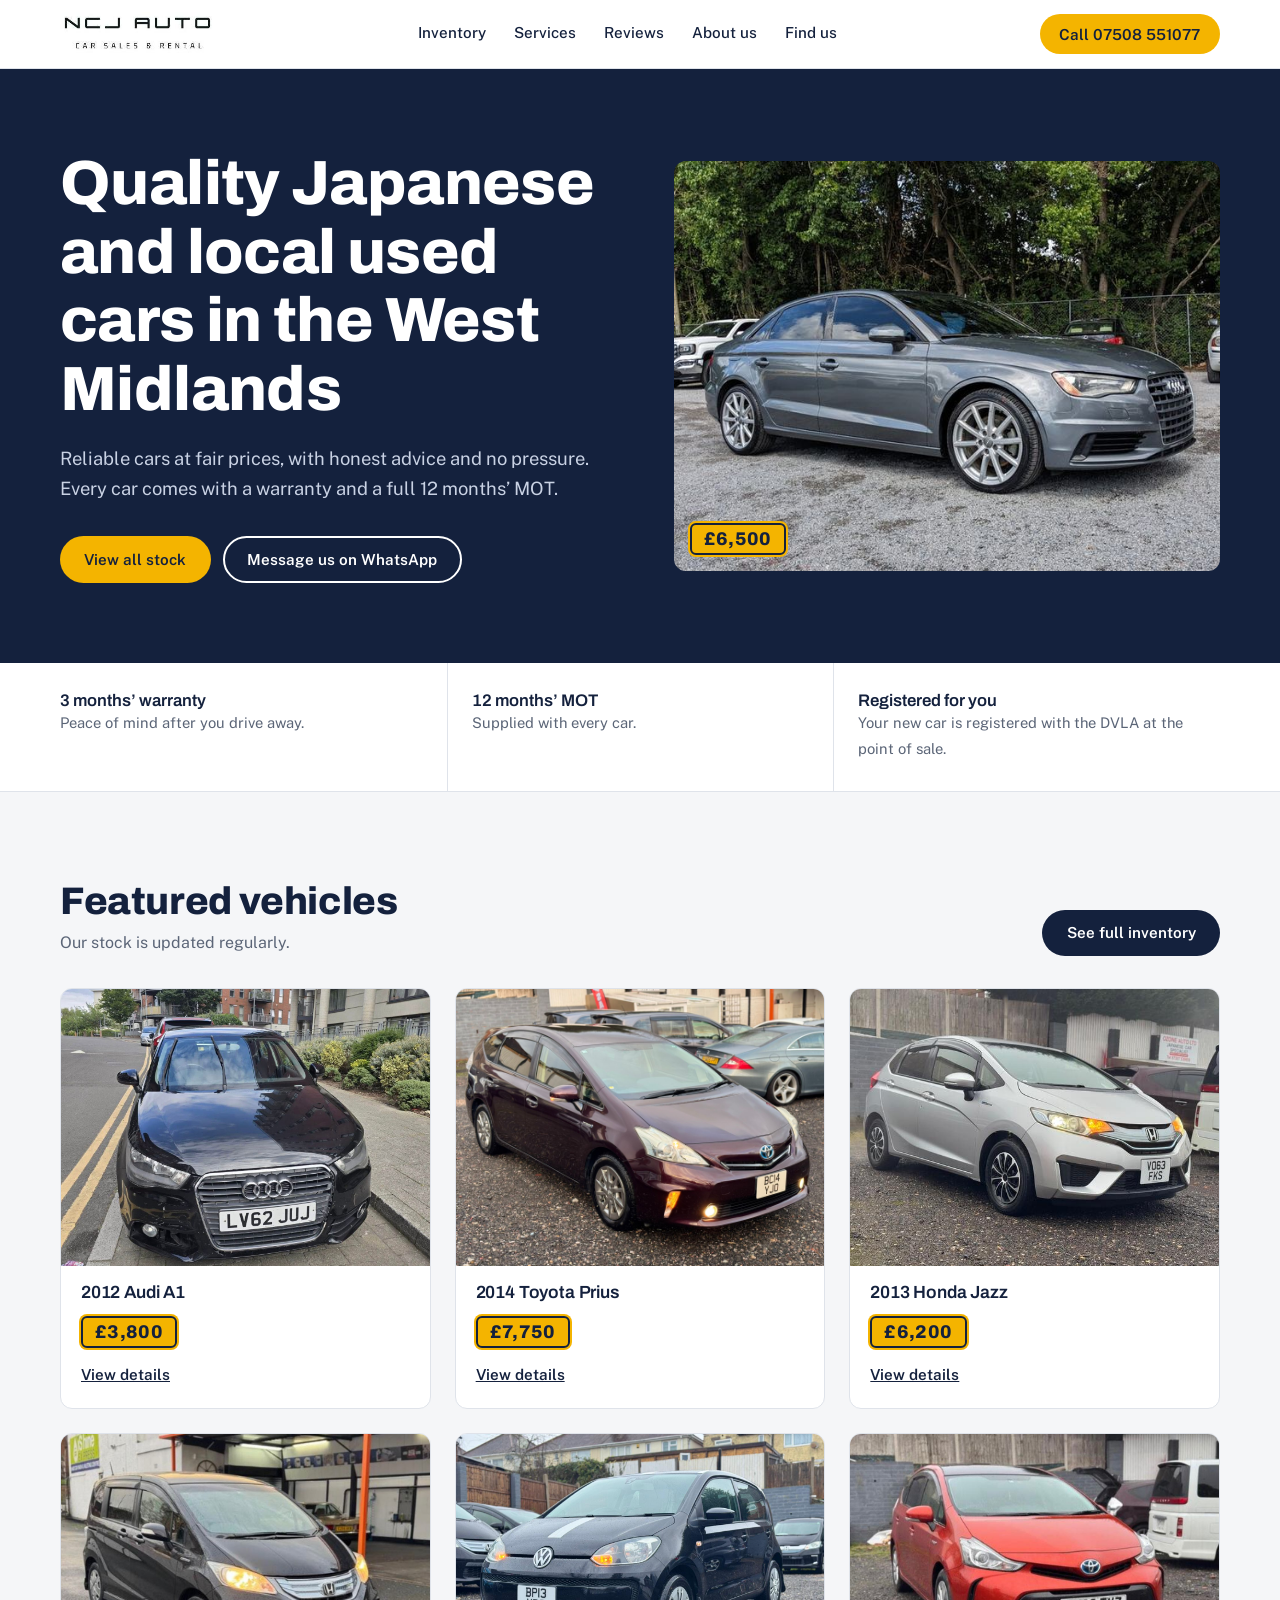
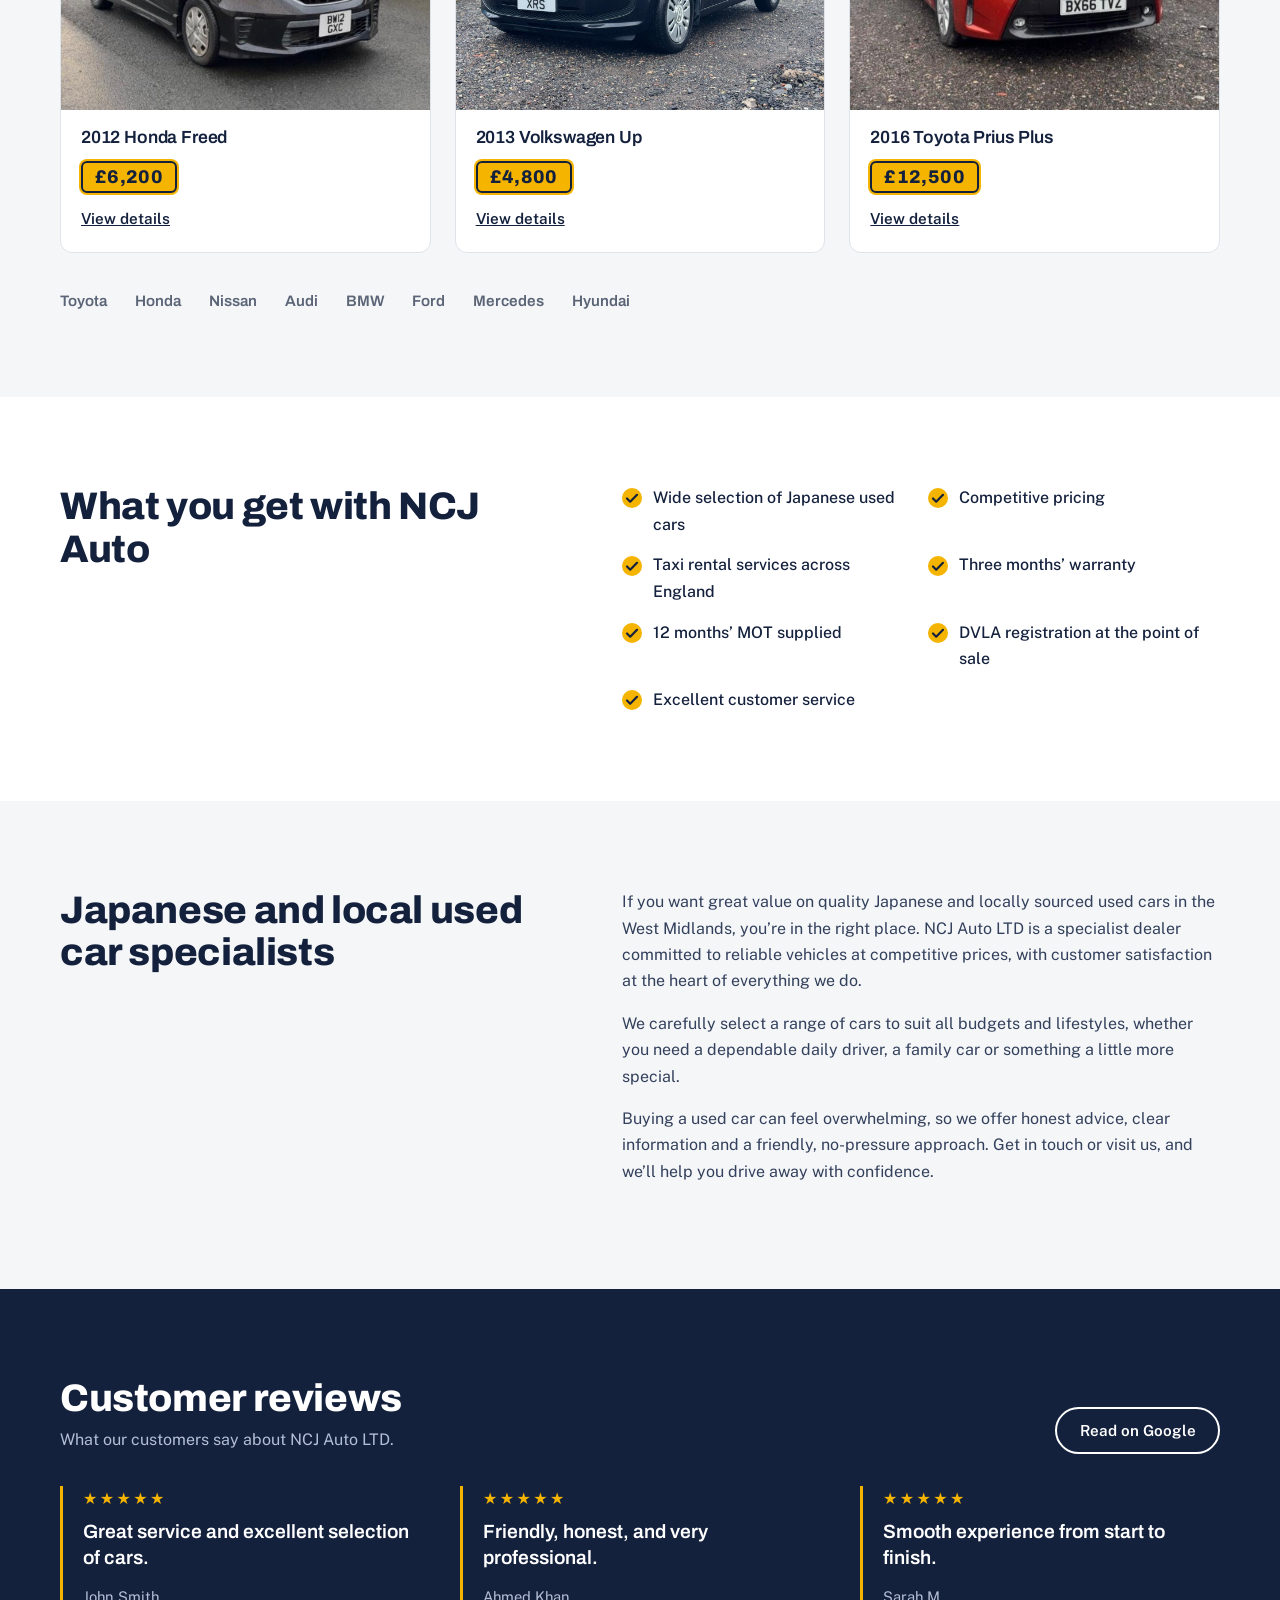
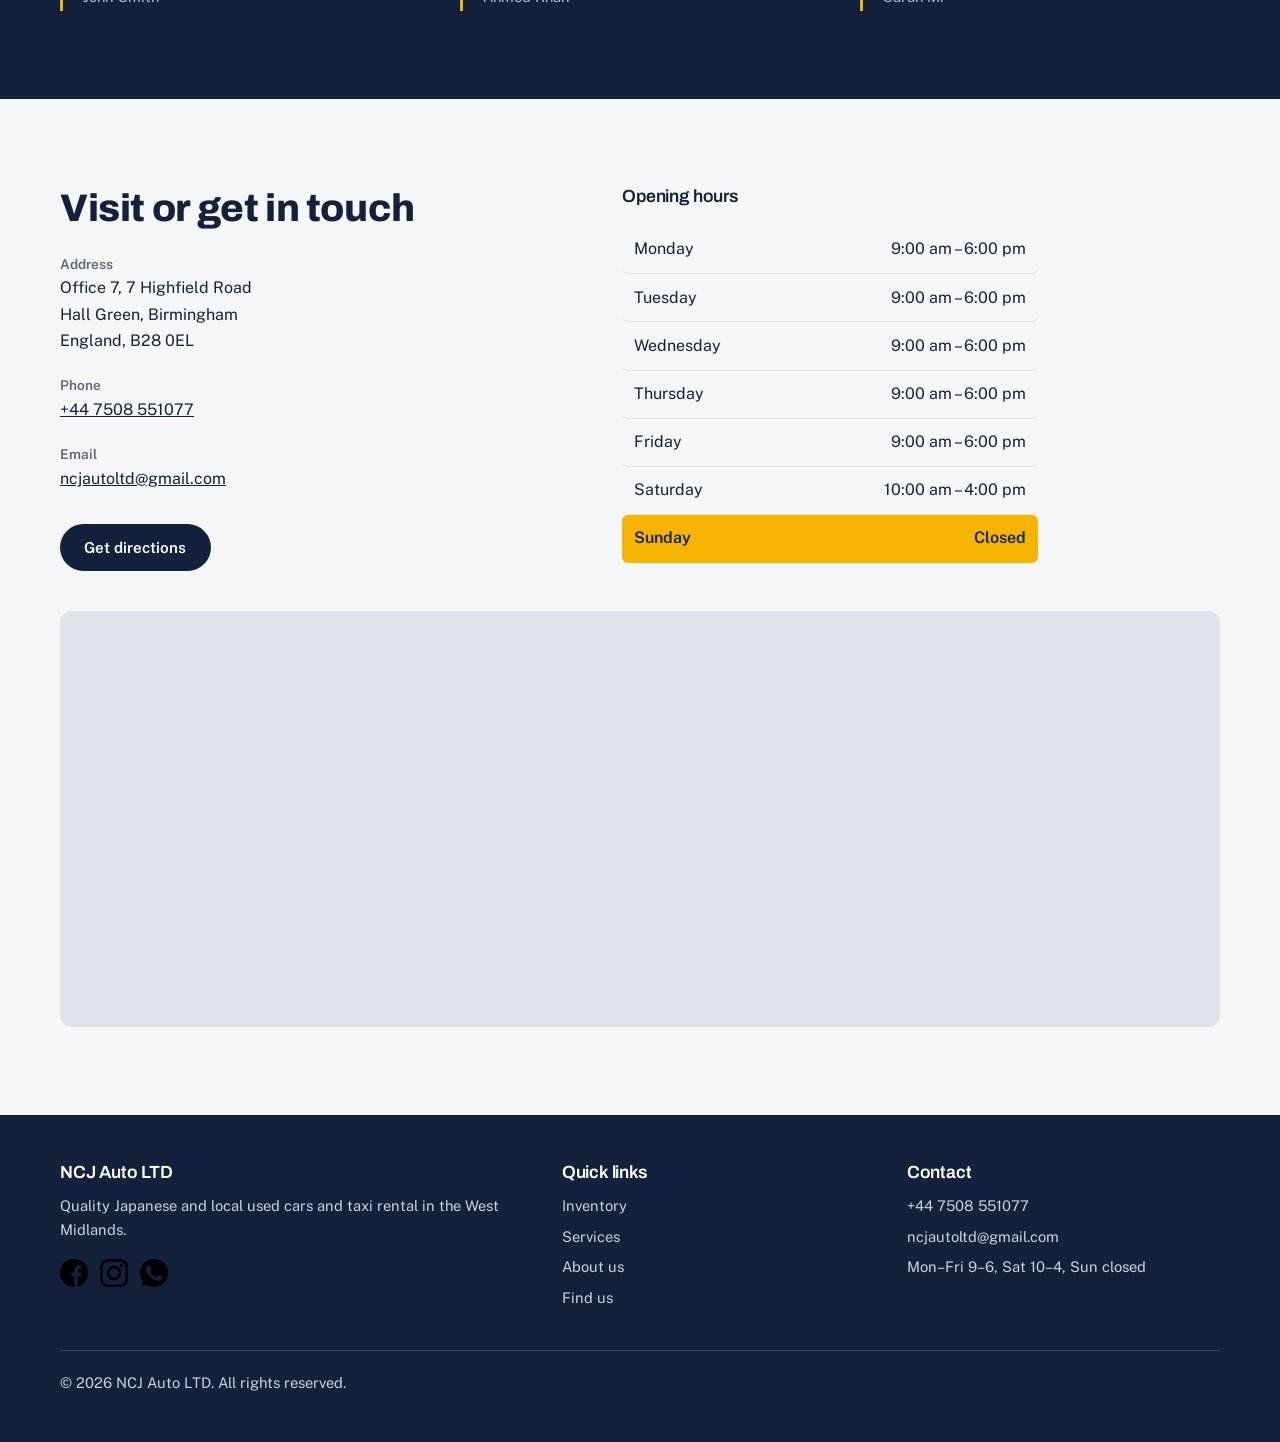
==== commit 0b8f97b4: "Add car details pages and update website" ====
--- a/ncj-auto-ltd/index.html
+++ b/ncj-auto-ltd/index.html
@@ -13,15 +13,12 @@
 <link rel="preconnect" href="https://fonts.googleapis.com">
 <link rel="preconnect" href="https://fonts.gstatic.com" crossorigin>
 <link rel="stylesheet" href="https://fonts.googleapis.com/css2?family=Archivo:wght@600;800&family=Public+Sans:wght@400;500;600&display=swap">
-<link rel="stylesheet" href="styles.css">
+<link rel="stylesheet" href="style.css">
 <script src="script.js" defer></script>
 <script type="application/ld+json">
-{"@context":"https://schema.org","@type":"AutoDealer","name":"NCJ Auto LTD","url":"https://ncjautoltd.co.uk","telephone":"+447508551077","email":"ncjauto@gmail.com","address":{"@type":"PostalAddress","streetAddress":"Apartment 2, 52 Mason Way","addressLocality":"Birmingham","postalCode":"B15 2EE","addressCountry":"GB"},"openingHoursSpecification":[{"@type":"OpeningHoursSpecification","dayOfWeek":["Monday","Tuesday","Wednesday","Thursday","Friday"],"opens":"09:00","closes":"18:00"},{"@type":"OpeningHoursSpecification","dayOfWeek":"Saturday","opens":"10:00","closes":"16:00"}]}
+{"@context":"https://schema.org","@type":"AutoDealer","name":"NCJ Auto LTD","url":"https://ncjautoltd.co.uk","telephone":"+447508551077","email":"ncjauto@gmail.com","address":{"@type":"PostalAddress","streetAddress":"Office 7, 7 Highfield Road, Hall Green","addressLocality":"Birmingham","postalCode":"B28 0EL","addressCountry":"GB"},"openingHoursSpecification":[{"@type":"OpeningHoursSpecification","dayOfWeek":["Monday","Tuesday","Wednesday","Thursday","Friday"],"opens":"09:00","closes":"18:00"},{"@type":"OpeningHoursSpecification","dayOfWeek":"Saturday","opens":"10:00","closes":"16:00"}]}
 </script>
-    <title>NCJ Auto LTD</title>
-    <link rel="stylesheet" href="style.css">
 </head>
-
 <body>
 
 <header>
@@ -53,8 +50,8 @@
     </div>
    </div>
    <div class="shot">
-    <img src="img/toyota-red.jpeg" alt="Red 2016 Toyota Prius Plus" width="800" height="600" fetchpriority="high">
-    <span class="plate">£12,500</span>
+    <img src="img/audi a3.jpg" alt="Audi A3 2016" width="800" height="600" fetchpriority="high">
+    <span class="plate">£6,500</span>
    </div>
   </div>
  </div>
@@ -129,11 +126,11 @@
    <div>
     <h2>Visit or get in touch</h2>
     <dl class="info">
-     <div><dt>Address</dt><dd><address>Office 7, 7 Highfield Road, Hall Green,<br>Birmingham, England, B28 OEL</address></dd></div>
+     <div><dt>Address</dt><dd><address>Office 7, 7 Highfield Road<br>Hall Green, Birmingham<br>England, B28 0EL</address></dd></div>
      <div><dt>Phone</dt><dd><a href="tel:+447508551077">+44 7508 551077</a></dd></div>
-     <div><dt>Email</dt><dd><a href="mailto:ncjauto@gmail.com">ncjauto@gmail.com</a></dd></div>
+     <div><dt>Email</dt><dd><a href="mailto:ncjautoltd@gmail.com">ncjautoltd@gmail.com</a></dd></div>
     </dl>
-    <a class="btn btn-d" href="https://www.google.com/maps/place/52+Mason+Way+Birmingham+B15+2EE">Get directions</a>
+    <a class="btn btn-d" href="https://www.google.com/maps/search/?api=1&amp;query=Office+7,+7+Highfield+Road,+Hall+Green,+Birmingham,+B28+0EL">Get directions</a>
    </div>
    <div>
     <h3>Opening hours</h3>
@@ -147,6 +144,9 @@
      <li data-d="0"><span>Sunday</span><span>Closed</span></li>
     </ul>
    </div>
+  </div>
+  <div class="wrap map">
+   <iframe title="Map showing NCJ Auto LTD, 7 Highfield Road, Hall Green, Birmingham" src="https://www.google.com/maps?q=7+Highfield+Road,+Hall+Green,+Birmingham,+B28+0EL&amp;output=embed" width="1160" height="400" loading="lazy" referrerpolicy="no-referrer-when-downgrade" allowfullscreen></iframe>
   </div>
  </section>
 </main>
@@ -164,11 +164,11 @@
   </div>
   <div>
    <h3>Quick links</h3>
-   <ul><li><a href="inventory.html">Inventory</a></li><li><a href="#services">Services</a></li><li><a href="about.html">About us</a></li><li><a href="contact.html">Find us</a></li></ul>
+   <ul><li><a href="inventory.html">Inventory</a></li><li><a href="#services">Services</a></li><li><a href="#about">About us</a></li><li><a href="#find-us">Find us</a></li></ul>
   </div>
   <div>
    <h3>Contact</h3>
-   <ul><li><a href="tel:+447508551077">+44 7508 551077</a></li><li><a href="mailto:ncjauto@gmail.com">ncjauto@gmail.com</a></li><li>Mon–Fri 9–6, Sat 10–4, Sun closed</li></ul>
+   <ul><li><a href="tel:+447508551077">+44 7508 551077</a></li><li><a href="mailto:ncjautoltd@gmail.com">ncjautoltd@gmail.com</a></li><li>Mon–Fri 9–6, Sat 10–4, Sun closed</li></ul>
   </div>
   <p class="legal">© 2026 NCJ Auto LTD. All rights reserved.</p>
  </div>
--- a/ncj-auto-ltd/style.css
+++ b/ncj-auto-ltd/style.css
@@ -44,6 +44,12 @@
  nav a{display:block;padding:.85rem 0;border-bottom:1px solid var(--line)}
 }
 
+nav a[aria-current]{border-color:var(--plate)}
+
+/* page heading */
+.page-head{background:var(--ink);color:#fff;padding:clamp(2.5rem,6vw,4rem) 0}
+.page-head p{color:#c9d2e4;max-width:34rem;margin:1rem 0 0}
+
 /* hero */
 .hero{background:var(--ink);color:#fff;padding:clamp(2.5rem,7vw,5rem) 0}
 .hero .wrap{display:grid;gap:2.5rem;align-items:center}
@@ -69,11 +75,13 @@
 /* stock */
 .head{display:flex;flex-wrap:wrap;justify-content:space-between;align-items:end;gap:1rem;margin-bottom:2rem}
 .head p{color:var(--steel);margin:.5rem 0 0}
+.alt .head{margin-bottom:0}
 .grid{display:grid;gap:1.5rem;grid-template-columns:repeat(auto-fill,minmax(min(100%,19rem),1fr))}
 .car{background:var(--white);border-radius:var(--r);overflow:hidden;border:1px solid var(--line);display:flex;flex-direction:column}
 .car img{aspect-ratio:4/3;width:100%;object-fit:cover;background:var(--line)}
 .car div{padding:1.1rem 1.25rem 1.3rem;display:flex;flex-direction:column;gap:.85rem;flex:1}
 .car a{margin-top:auto;font-weight:600;font-size:.95rem}
+.car button{margin-top:auto}
 .car .plate{align-self:flex-start}
 .brands{margin:2.5rem 0 0;padding:0;list-style:none;display:flex;flex-wrap:wrap;gap:.5rem 1.75rem;color:var(--steel);font:600 .95rem var(--head)}
 
@@ -106,6 +114,28 @@
 .hours li{display:flex;justify-content:space-between;gap:1rem;padding:.65rem .75rem;border-bottom:1px solid var(--line);border-radius:6px}
 .hours li.today{background:var(--plate);border-color:transparent;font-weight:600}
 
+.map{margin-top:2.5rem}
+.map iframe{display:block;width:100%;height:clamp(18rem,45vw,26rem);border:0;border-radius:var(--r);background:var(--line)}
+
+/* car detail popup */
+html.lock{overflow:hidden}
+dialog{border:0;padding:0;border-radius:var(--r);width:min(100% - 1.5rem,960px);max-height:min(92dvh,760px);overflow:auto;color:var(--ink);background:var(--white)}
+dialog::backdrop{background:rgba(20,33,61,.72)}
+.dlg-body{position:relative;display:grid}
+.dlg-media img{width:100%;aspect-ratio:4/3;object-fit:cover;background:var(--line)}
+.dlg-info{padding:1.5rem;display:flex;flex-direction:column;gap:1.1rem}
+.dlg-info .plate{align-self:flex-start}
+.dlg-x{position:absolute;top:.6rem;right:.6rem;z-index:2;width:2.5rem;height:2.5rem;border-radius:50%;border:0;background:var(--white);color:var(--ink);font-size:1.6rem;line-height:1;cursor:pointer;box-shadow:0 1px 6px rgba(0,0,0,.3)}
+.specs-list{margin:0;display:grid;grid-template-columns:auto 1fr;gap:.55rem 1.5rem}
+.specs-list dt{color:var(--steel);font-size:.9rem}
+.specs-list dd{margin:0;font-weight:600}
+.thumbs{display:flex;gap:.5rem;padding:.6rem;overflow-x:auto}
+.thumbs:empty{display:none}
+.thumbs button{flex:none;width:4.5rem;aspect-ratio:4/3;padding:0;border:2px solid transparent;border-radius:6px;overflow:hidden;cursor:pointer;background:none}
+.thumbs button[aria-current="true"]{border-color:var(--plate)}
+.thumbs img{width:100%;height:100%;object-fit:cover}
+@media(min-width:760px){.dlg-body{grid-template-columns:1.25fr 1fr}.dlg-info{padding:2rem 1.75rem}}
+
 /* footer */
 footer{background:var(--ink);color:#c9d2e4;padding:3rem 0 2rem;font-size:.92rem}
 footer .wrap{display:grid;gap:2rem}
@@ -120,4 +150,24 @@
 /* mobile action bar */
 .dock{position:fixed;inset:auto 0 0;z-index:40;display:grid;grid-template-columns:1fr 1fr;gap:.6rem;padding:.6rem .75rem calc(.6rem + env(safe-area-inset-bottom));background:var(--white);border-top:1px solid var(--line)}
 @media(min-width:900px){.dock{display:none}body{padding-bottom:0}}
-@media(prefers-reduced-motion:reduce){html{scroll-behavior:auto}*{transition:none!important}}+@media(prefers-reduced-motion:reduce){html{scroll-behavior:auto}*{transition:none!important}}
+
+/* car details page */
+.back{display:inline-block;margin-bottom:1.5rem;font-weight:600;text-decoration:none}
+.back:hover{text-decoration:underline}
+.cd-grid{display:grid;gap:2rem}
+.cd-gallery>img{width:100%;aspect-ratio:4/3;object-fit:cover;border-radius:var(--r);background:var(--line)}
+.cd-gallery .thumbs{padding:.75rem 0 0}
+.cd-side{display:flex;flex-direction:column;gap:1.25rem;align-self:start}
+.cd-side .plate{align-self:flex-start}
+.cd-block{margin-top:3rem}
+.cd-block h2{margin-bottom:1.25rem}
+.spec-grid{margin:0;display:grid;grid-template-columns:repeat(auto-fit,minmax(15rem,1fr));gap:0 2.5rem}
+.spec-grid div{display:flex;justify-content:space-between;gap:1rem;padding:.8rem 0;border-bottom:1px solid var(--line)}
+.spec-grid dt{color:var(--steel)}
+.spec-grid dd{margin:0;font-weight:600;text-align:right}
+.enq{display:grid;gap:1rem;max-width:36rem}
+.enq label{display:grid;gap:.35rem;font-weight:600;font-size:.9rem}
+.enq input,.enq textarea{font:inherit;font-weight:400;color:var(--ink);padding:.75rem .9rem;border:1px solid var(--line);border-radius:8px;background:var(--white)}
+.enq .btn{justify-self:start}
+@media(min-width:900px){.cd-grid{grid-template-columns:1.4fr 1fr;gap:3rem}}
